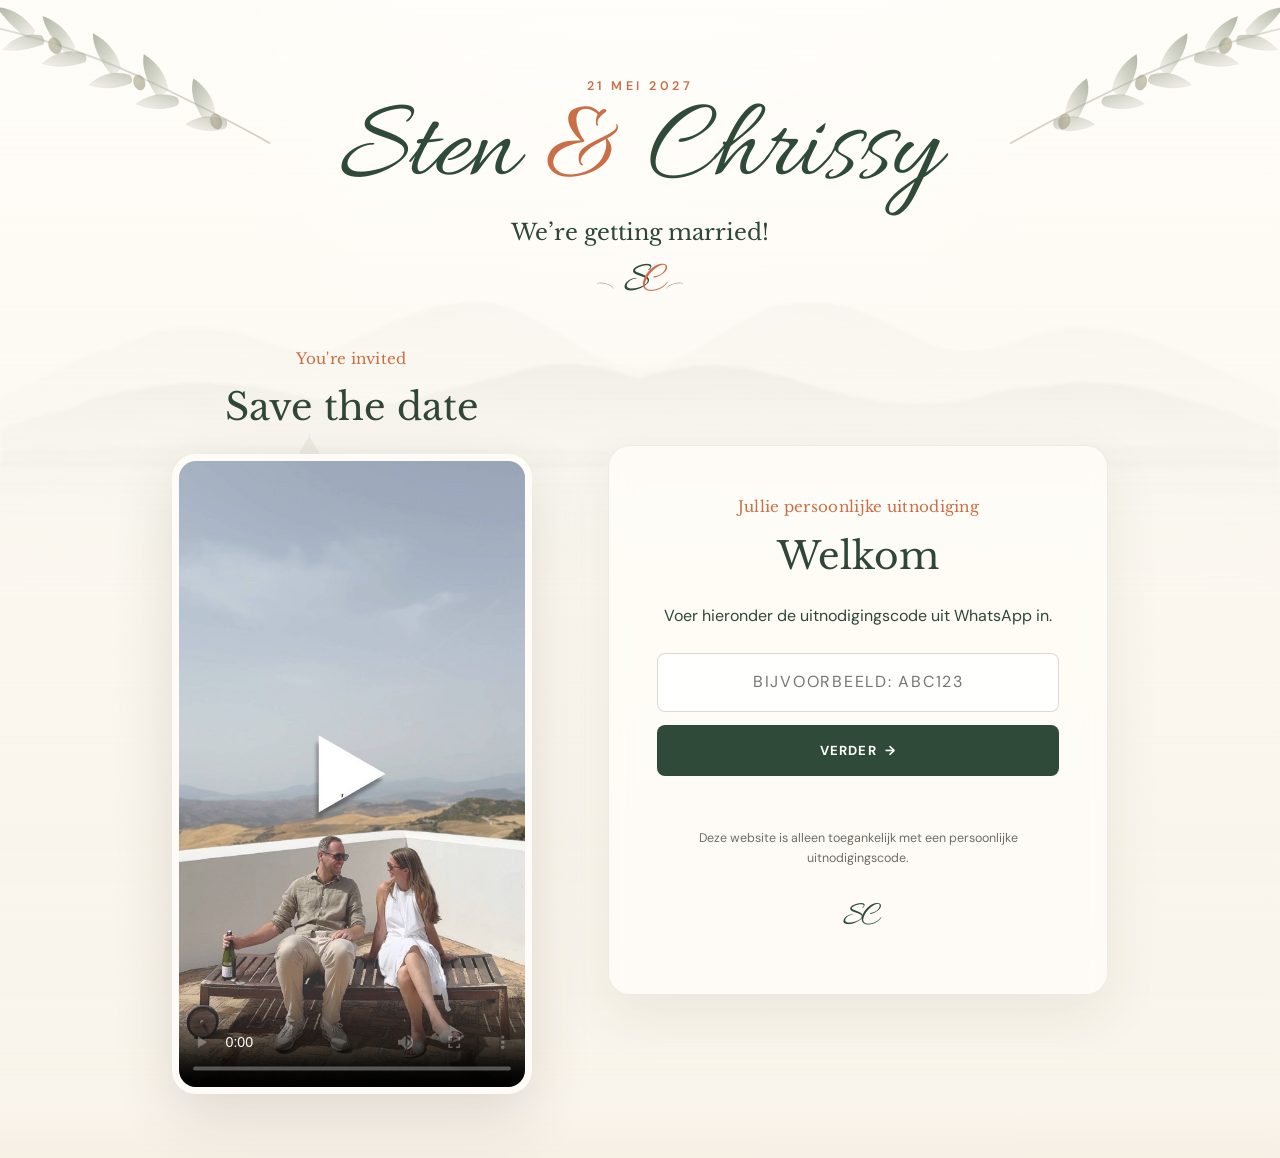
==== index.html @ 12d2c92b "Add files via upload" ====
<!doctype html>
<html lang="nl">
<head>
  <meta charset="utf-8">
  <meta name="viewport" content="width=device-width, initial-scale=1, viewport-fit=cover">
  <meta name="theme-color" content="#fbf7ef">
  <meta name="description" content="De bruiloft van Sten en Chrissy — 21 mei 2027.">
  <title>Sten & Chrissy — 21 mei 2027</title>
  <link rel="preconnect" href="https://fonts.googleapis.com">
  <link rel="preconnect" href="https://fonts.gstatic.com" crossorigin>
  <link href="https://fonts.googleapis.com/css2?family=Allura&family=DM+Sans:wght@400;500;600;700&family=Libre+Baskerville:wght@400;700&display=swap" rel="stylesheet">
  <link rel="stylesheet" href="styles.css">
</head>
<body>
  <a class="skip-link" href="#main">Naar de inhoud</a>

  <div class="intro-shell" id="intro">
    <header class="intro-hero">
      <div class="botanical botanical--left" aria-hidden="true"></div>
      <div class="botanical botanical--right" aria-hidden="true"></div>
      <div class="intro-copy">
        <p class="eyebrow">21 mei 2027</p>
        <h1>Sten <span>&</span> Chrissy</h1>
        <p class="intro-subtitle">We’re getting married!</p>
        <div class="intro-monogram" aria-hidden="true"><span class="mono-s">S</span><span class="mono-c">C</span></div>
      </div>
      <div class="intro-grid">
        <section class="video-card" aria-labelledby="video-title">
          <p class="section-label">You're invited</p>
          <h2 id="video-title">Save the date</h2>
          <div class="video-frame">
            <video id="saveTheDateVideo" controls playsinline preload="metadata" poster="assets/video-poster.jfif">
              <source src="assets/save-the-date.mp4" type="video/mp4">
              Je browser ondersteunt deze video niet.
            </video>
            <div id="videoFallback" class="video-fallback hidden">
              <span class="play-mark" aria-hidden="true">▶</span>
              <strong>Save the date</strong>
              <small>Plaats de video als <code>assets/save-the-date.mp4</code>.</small>
            </div>
          </div>
        </section>

        <section id="gate" class="gate-card" aria-labelledby="gate-title">
          <p class="section-label">Jullie persoonlijke uitnodiging</p>
          <h2 id="gate-title">Welkom</h2>
          <p>Voer hieronder de uitnodigingscode uit WhatsApp in.</p>
          <form id="codeForm" class="code-form" autocomplete="off">
            <label class="sr-only" for="codeInput">Uitnodigingscode</label>
            <input id="codeInput" placeholder="Bijvoorbeeld: ABC123" inputmode="text" autocapitalize="characters">
            <button type="submit">Verder <span aria-hidden="true">→</span></button>
            <p id="gateMsg" class="form-message" aria-live="polite"></p>
          </form>
          <p class="privacy-note">Deze website is alleen toegankelijk met een persoonlijke uitnodigingscode.</p>
        </section>
      </div>
      <div class="watercolour-line" aria-hidden="true"></div>
    </header>
  </div>

  <div class="page-transition" id="pageTransition" aria-hidden="true"><div class="transition-monogram"><span>S</span><span>C</span></div></div>

  <div id="protected" class="hidden">
    <header class="site-header">
      <a class="wordmark" href="#welcome" aria-label="Sten en Chrissy, naar boven"><span class="leaf">‹</span><span class="monogram-s">S</span><span class="monogram-c">C</span><span class="leaf">›</span></a>
      <button class="menu-toggle" id="menuToggle" aria-controls="siteNav" aria-expanded="false">
        <span></span><span></span><span></span><span class="sr-only">Menu</span>
      </button>
      <nav id="siteNav" class="site-nav" aria-label="Hoofdnavigatie">
        <a href="#welcome">Welkom</a>
        <a id="planningNav" href="#planning">Planning</a>
        <a href="#location">Locatie</a>
        <a id="menuNav" href="#menu">Menu</a>
        <a href="#practical">Praktisch</a>
        <a href="#contacts">Contact</a>
        <a class="nav-rsvp" href="#rsvp">Aanwezigheid</a>
      </nav>
    </header>

    <main id="main">
      <section id="welcome" class="logged-hero section-wrap">
        <div class="logged-hero__image paper-photo">
          <img id="usImg" src="assets/us.jfif" alt="Sten en Chrissy" loading="eager">
          <div id="usFallback" class="image-fallback hidden">Voeg jullie foto toe als <code>assets/us.jfif</code>.</div>
        </div>
        <div class="welcome-card paper-card">
          <p class="script-label">Welkom!</p>
          <h2 id="helloText">Wat leuk dat jullie er zijn</h2>
          <p id="welcomeCopy">We kijken er heel erg naar uit om deze dag met jullie te vieren.</p>
          <div class="mini-flourish" aria-hidden="true">❧</div>
        </div>
        <div class="wedding-summary-card paper-card" aria-label="Datum en aftellen">
          <div>
            <p class="script-label">De datum</p>
            <h2>21 mei 2027</h2>
          </div>
          <div class="wedding-countdown"><strong id="d">—</strong><span>nachten slapen</span></div>
        </div>
        <div class="invite-card paper-card">
          <p id="guestTypeIntro">Jullie zijn uitgenodigd als</p>
          <h2 id="guestTypePill">—</h2>
          <p id="guestTypeExplanation">—</p>
          <strong id="startTimePill">—</strong>
        </div>
      </section>

      <section id="planning" class="content-section planning-section">
        <div class="section-heading">
          <p class="script-label">De planning</p>
          <h2>Van het eerste welkom tot de laatste dans</h2>
        </div>
        <div class="timeline">
          <article class="timelineItem dayOnly hidden"><span class="timeline-icon"><svg viewBox="0 0 24 24" aria-hidden="true"><path d="M12 21V9"/><path d="M8 13c-3 0-5-2-5-5 3 0 5 2 5 5Zm8 0c3 0 5-2 5-5-3 0-5 2-5 5Z"/><circle cx="12" cy="6" r="3"/></svg></span><time>13:30</time><div><strong>Ontvangst</strong><small>Rustig binnenkomen</small></div></article>
          <article class="timelineItem dayOnly hidden"><span class="timeline-icon"><svg viewBox="0 0 24 24" aria-hidden="true"><path d="M7 12.5 12 17l5-4.5"/><path d="M5.5 10A3.5 3.5 0 0 1 12 8a3.5 3.5 0 0 1 6.5 2c0 4-6.5 8-6.5 8S5.5 14 5.5 10Z"/></svg></span><time>14:00</time><div><strong>Ceremonie</strong><small>Het officiële gedeelte</small></div></article>
          <article class="timelineItem dayOnly hidden"><span class="timeline-icon"><svg viewBox="0 0 24 24" aria-hidden="true"><path d="M5 12h14v7H5z"/><path d="M4 12h16M8 9c0-2 1.5-3 4-3s4 1 4 3M12 6V3"/><path d="M7 15h10"/></svg></span><time>14:45</time><div><strong>Toast</strong><small>Een mooi moment om het glas te heffen</small></div></article>
          <article class="timelineItem dayOnly hidden"><span class="timeline-icon"><svg viewBox="0 0 24 24" aria-hidden="true"><path d="M6 4h12l-2 14H8L6 4Z"/><path d="M8 8h8M10 2v3M14 2v3"/></svg></span><time>15:15</time><div><strong>Borrel</strong><small>Drankjes, muziek en tijd om bij te praten</small></div></article>
          <article class="timelineItem dayOnly hidden"><span class="timeline-icon"><svg viewBox="0 0 24 24" aria-hidden="true"><circle cx="12" cy="12" r="7"/><path d="M5 4v16M3 4v6h4V4M19 4v16M17 4v7h4V4"/></svg></span><time>17:30</time><div><strong>Diner</strong><small>Samen aan tafel</small></div></article>
          <article class="timelineItem timelineItem--party"><span class="timeline-icon"><svg viewBox="0 0 24 24" aria-hidden="true"><path d="M9 18V6l10-2v12"/><circle cx="6" cy="18" r="3"/><circle cx="16" cy="16" r="3"/></svg></span><time>20:30</time><div><strong>Feest</strong><small>Muziek aan en de dansvloer open</small></div></article>
          <article id="afterpartyRow" class="timelineItem dayOnly hidden"><span class="timeline-icon"><svg viewBox="0 0 24 24" aria-hidden="true"><path d="M20 15.5A8 8 0 1 1 8.5 4 6.5 6.5 0 0 0 20 15.5Z"/></svg></span><time>00:30</time><div><strong>Naborrel</strong><small>Voor wie nog niet klaar is met de avond</small></div></article>
          <article id="overnightRow" class="timelineItem dayOnly hidden"><span class="timeline-icon"><svg viewBox="0 0 24 24" aria-hidden="true"><path d="M4 20V9l8-6 8 6v11"/><path d="M9 20v-6h6v6"/></svg></span><time>02:00</time><div><strong>Overnachten</strong><small>Wel zo handig na een lange dag</small></div></article>
          <article class="timelineItem dayOnly hidden"><span class="timeline-icon"><svg viewBox="0 0 24 24" aria-hidden="true"><path d="M5 9h11v7a4 4 0 0 1-4 4H9a4 4 0 0 1-4-4V9Z"/><path d="M16 11h2a2 2 0 1 1 0 4h-2M8 4c0 1 1 1.5 1 2.5M12 4c0 1 1 1.5 1 2.5"/></svg></span><time>09:00</time><div><strong>Ontbijt</strong><small>Koffie, eten en sterke verhalen</small></div></article>
        </div>
        <p id="dayTimesNote" class="note dayOnly hidden">De tijden kunnen nog een klein beetje schuiven.</p>
      </section>

      <section id="location" class="location-section section-wrap">
        <div class="paper-photo location-photo">
          <img id="locationImg" src="assets/location.jpg" alt="Landgoed Rhederoord" loading="lazy">
          <div id="locationFallback" class="image-fallback hidden">Voeg <code>assets/location.jpg</code> toe.</div>
        </div>
        <div class="location-copy">
          <p class="script-label">De locatie</p>
          <h2>Landgoed Rhederoord</h2>
          <p class="location-address">Parkweg 19, 6994 CM De Steeg</p>
          <p>Een groene plek aan de rand van de Veluwe. Alles gebeurt op één locatie, dus na aankomst hoef je nergens meer naartoe.</p>
          <p class="parking-note"><strong>Parkeren:</strong> dit kan op het terrein. Volg bij aankomst de aanwijzingen.</p>
          <div class="button-row">
            <a id="mapsBtn" class="button" href="#" target="_blank" rel="noopener">Route bekijken</a>
            <button id="copyAddressBtn" class="button button--outline" type="button">Adres kopiëren</button>
          </div>
          <p id="copyMsg" class="form-message" aria-live="polite"></p>
        </div>
      </section>

      <section id="menu" class="content-section menu-section">
        <div class="section-heading">
          <p class="script-label">Het menu</p>
          <h2>Lekker eten hoort erbij</h2>
          <p>Het definitieve menu volgt later. Zodra het rond is, vullen we deze pagina aan.</p>
        </div>
        <div class="menu-grid">
          <article class="menu-card dayOnly hidden"><span>01</span><h3>Voorgerecht</h3><p>Wordt later bekendgemaakt.</p></article>
          <article class="menu-card dayOnly hidden"><span>02</span><h3>Hoofdgerecht</h3><p>Wordt later bekendgemaakt.</p></article>
          <article class="menu-card dayOnly hidden"><span>03</span><h3>Dessert</h3><p>Wordt later bekendgemaakt.</p></article>
          <article class="menu-card"><span>♫</span><h3>Avond</h3><p>Drankjes, iets lekkers en genoeg energie voor de dansvloer.</p></article>
        </div>
        <p id="menuDietCopy" class="note">Allergieën en dieetwensen kun je doorgeven bij jullie aanwezigheidsbevestiging onderaan de pagina.</p>
      </section>

      <section id="practical" class="content-section practical-section">
        <div class="section-heading">
          <p class="script-label">Praktische informatie</p>
          <h2>Goed om te weten</h2>
        </div>
        <div id="practicalGrid" class="info-grid info-grid--compact">
          <article>
            <svg class="info-icon" viewBox="0 0 24 24" aria-hidden="true"><path d="M8 4.5 12 7l4-2.5 3 3.2-2.1 2.1V20H7.1V9.8L5 7.7 8 4.5Z"/><path d="M9 4.8 12 9l3-4.2M9.5 13h5"/></svg>
            <h3>Dresscode</h3>
            <p>Feestelijk en elegant met een zomerse uitstraling. Draag vooral waar je je fijn bij voelt (en waarin je ook lekker kunt dansen). </p>
			<p>Omdat we de liefde willen vieren, zien we jullie graag in vrolijke kleuren!</p>
          </article>
          <article class="dayOnly hidden overnight-info-card">
            <svg class="info-icon" viewBox="0 0 24 24" aria-hidden="true"><path d="M4 19V9h16v10M4 14h16M7 14v-3h4a3 3 0 0 1 3 3M4 19v2M20 19v2"/></svg>
            <h3>Overnachten</h3>
            <p>We zouden het leuk vinden als jullie met de rest van de daggasten blijven overnachten. Zo kunnen we met iedereen nagenieten bij de naborrel in de hotelbar en de dag erna bij het ontbijt alle mooie verhalen delen.</p>
            <p>Vanwege de aankoop van ons huis en de grote verbouwing kunnen we de overnachting helaas niet volledig bekostigen. Daarom vragen we een eigen bijdrage van €50 per persoon, dan komen we al een heel eind!</p>
            <p>Nadat de aanmeldingen compleet zijn, nemen we contact op over de kamerindeling en de betaling. We gaan uit van een eigen kamer per stel. We proberen de overige kamers ook zo goed mogelijk in te delen op basis van de aanmeldingen.</p>
            <div class="overnight-times"><strong>Ontbijt</strong><span>09:00–10:15</span><strong>Uitchecken</strong><span>10:30</span></div>
          </article>
        </div>
      </section>

      <section id="contacts" class="contacts-section section-wrap">
        <div class="contacts-column">
          <p class="script-label">Ceremoniemeesters</p>
          <h2>Vragen of een verrassing?</h2>
          <p id="contactCopy">Voor praktische vragen, opmerkingen of plannen die voor ons nog een verrassing moeten blijven, kunnen jullie bij Nikki en Malou terecht.</p>
          <div class="contact-list">
            <a class="contact-card" href="https://wa.me/31653459272" target="_blank" rel="noopener"><span class="avatar">N</span><span><strong>Nikki Theuwis</strong><small>+31 6 53459272</small></span><b>WhatsApp</b></a>
            <a class="contact-card" href="https://wa.me/31621623505" target="_blank" rel="noopener"><span class="avatar">M</span><span><strong>Malou de Leeuw</strong><small>+31 6 21623505</small></span><b>WhatsApp</b></a>
          </div>
        </div>
        <div class="contacts-divider" aria-hidden="true"></div>
        <div class="contacts-column">
          <p class="script-label">Speeches</p>
          <h2>Wil je iets vertellen?</h2>
          <p>Neem dan vooraf contact op met Inge. Zo zorgen we voor een mooie verdeling van de speeches en voorkomen we dat hetzelfde verhaal meerdere keren voorbij komt.</p>
          <div class="contact-list">
            <a class="contact-card" href="https://wa.me/31610315890" target="_blank" rel="noopener"><span class="avatar">I</span><span><strong>Inge Brekelmans</strong><small>+31 6 10315890</small></span><b>WhatsApp</b></a>
          </div>
        </div>
      </section>

      <section id="rsvp" class="rsvp-section">
        <div class="rsvp-inner">
          <p id="rsvpHeading" class="script-label">We hopen natuurlijk dat jullie erbij zijn!</p>
          <h2 id="rsvpDeadlineHeading">Laat vóór <span id="rsvpDeadline">31 december 2026</span> weten of jullie komen</h2>
          <form id="rsvpForm" class="rsvp-form">
            <input type="hidden" id="inviteToken" name="token">
            <label for="attending">Ben je erbij?</label>
            <select id="attending" name="attending" required>
              <option value="">Kies…</option>
              <option id="optYes" value="yes">Ja, wij komen</option>
              <option id="optNo" value="no">Nee, helaas</option>
            </select>
            <div id="peopleWrap">
              <label for="people">Met hoeveel personen?</label>
              <input id="people" type="number" min="1" max="10" value="1" name="people">
              <small id="peopleHint"></small>
            </div>
            <div id="overnightWrap" class="dayOnly hidden">
              <label id="overnightLabel" for="overnight">Willen jullie overnachten?</label>
              <select id="overnight" name="overnight"><option value="">Kies…</option><option value="yes">Ja</option><option value="no">Nee</option></select>
              <small id="overnightHint"></small>
            </div>
            <label for="notes">Opmerkingen, dieetwensen of allergieën</label>
            <textarea id="notes" name="notes" rows="4" placeholder="Laat het hier weten…"></textarea>
            <button class="button" type="submit">Aanwezigheid doorgeven</button>
            <p id="rsvpMsg" class="form-message" aria-live="polite"></p>
          </form>
        </div>
      </section>

      <section class="closing-section section-wrap">
        <div class="closing-copy"><p id="closingCopy">We kunnen niet wachten om samen met jullie de liefde te vieren.</p><span>Tot dan!</span><strong>Sten & Chrissy</strong></div>
        <img src="assets/painted-plate.png" alt="Handgeschilderd bord voor Sten en Chrissy met de trouwdatum 21 mei 2027" loading="lazy">
      </section>
    </main>
    <footer><span>21 · 05 · 2027</span></footer>
  </div>

  <script src="invites.js"></script>
  <script src="app.js"></script>
</body>
</html>
---- styles.css ----
:root{--cream:#fbf7ef;--paper:#fffdf8;--ink:#31402e;--olive:#687451;--olive-dark:#53603f;--terracotta:#c96f4b;--peach:#eab39d;--sand:#eadfce;--line:#d9cfbf;--shadow:0 16px 42px rgba(70,60,43,.12);--serif:'Libre Baskerville',serif;--sans:'DM Sans',sans-serif;--script:'Allura',cursive}
*{box-sizing:border-box}html{scroll-behavior:smooth}body{margin:0;background:var(--cream);color:var(--ink);font-family:var(--sans);line-height:1.65;-webkit-font-smoothing:antialiased}img,video{max-width:100%;display:block}button,input,select,textarea{font:inherit}.hidden{display:none!important}.sr-only{position:absolute;width:1px;height:1px;padding:0;margin:-1px;overflow:hidden;clip:rect(0,0,0,0);white-space:nowrap;border:0}.skip-link{position:fixed;left:1rem;top:-5rem;z-index:999;background:#fff;padding:.75rem 1rem;color:#222}.skip-link:focus{top:1rem}
.intro-shell{min-height:100vh;background:radial-gradient(circle at 50% 10%,#fff 0,transparent 38%),linear-gradient(180deg,#fbf7ef 0,#f8f2e8 100%)}.intro-hero{min-height:100vh;position:relative;overflow:hidden;padding:clamp(2rem,5vw,5rem) max(1.25rem,5vw) 4rem}.intro-copy{text-align:center;position:relative;z-index:2}.eyebrow{text-transform:uppercase;letter-spacing:.28em;color:var(--terracotta);font-size:.78rem;font-weight:600}.intro-copy h1,.wordmark{font-family:var(--script);font-weight:400}.intro-copy h1{font-size:clamp(4.6rem,10vw,8.5rem);line-height:.75;margin:.35rem 0;color:var(--olive-dark)}.intro-copy h1 span{color:var(--terracotta)}.intro-subtitle{font-family:var(--serif);font-size:clamp(1.05rem,2vw,1.4rem);margin:1.5rem 0 .2rem}.flourish,.mini-flourish{color:var(--olive);font-size:2rem}.intro-grid{width:min(1040px,100%);margin:2.25rem auto 0;display:grid;grid-template-columns:minmax(280px,390px) minmax(340px,1fr);gap:clamp(2rem,7vw,6rem);align-items:center;justify-content:center;position:relative;z-index:2}.video-card{text-align:center}.section-label{color:var(--terracotta);font-family:var(--serif);font-size:.95rem;margin:0 0 .35rem}.video-card h2,.gate-card h2{font-family:var(--serif);font-weight:400;font-size:clamp(1.7rem,3vw,2.35rem);margin:0 0 1rem}.video-frame{aspect-ratio:9/16;width:min(100%,380px);margin-inline:auto;border:7px solid rgba(255,255,255,.92);border-radius:24px;overflow:hidden;box-shadow:var(--shadow);background:#ebe5d9;position:relative}.video-frame video{width:100%;height:100%;object-fit:contain;background:#111}.video-fallback{height:100%;display:flex;flex-direction:column;align-items:center;justify-content:center;gap:.3rem;text-align:center;color:var(--olive)}.play-mark{width:64px;height:64px;border-radius:50%;display:grid;place-items:center;background:white;box-shadow:0 8px 22px rgba(0,0,0,.12);padding-left:.2rem}.gate-card{background:rgba(255,253,248,.72);border:1px solid rgba(104,116,81,.18);padding:clamp(1.6rem,4vw,3rem);border-radius:22px;text-align:center;box-shadow:0 10px 35px rgba(70,60,43,.06);backdrop-filter:blur(10px)}.gate-card>p:not(.section-label,.privacy-note){margin-top:0}.code-form{display:grid;gap:.8rem;margin-top:1.5rem}.code-form input,.rsvp-form input,.rsvp-form select,.rsvp-form textarea{width:100%;border:1px solid var(--line);background:rgba(255,255,255,.86);border-radius:8px;padding:.95rem 1rem;color:var(--ink);outline:none}.code-form input:focus,.rsvp-form input:focus,.rsvp-form select:focus,.rsvp-form textarea:focus{border-color:var(--olive);box-shadow:0 0 0 3px rgba(104,116,81,.12)}.code-form button,.button{border:0;border-radius:8px;padding:.92rem 1.25rem;background:var(--olive-dark);color:#fff;text-transform:uppercase;letter-spacing:.08em;font-size:.82rem;font-weight:700;cursor:pointer;text-decoration:none;display:inline-flex;justify-content:center;align-items:center;gap:.55rem;transition:.2s}.code-form button:hover,.button:hover{transform:translateY(-1px);background:#465037}.privacy-note{font-size:.78rem;color:#6c6d64;margin:1rem 0 0}.form-message{min-height:1.4em;color:var(--terracotta);font-weight:600;font-size:.88rem;margin:.2rem 0 0}.botanical{position:absolute;width:280px;height:420px;opacity:.38;filter:saturate(.8);pointer-events:none;background:radial-gradient(ellipse at 40% 20%,#e8b09b 0 7%,transparent 8%),radial-gradient(ellipse at 70% 35%,#f1d5c8 0 6%,transparent 7%),radial-gradient(ellipse at 35% 55%,#e8b09b 0 5%,transparent 6%),repeating-linear-gradient(62deg,transparent 0 24px,rgba(94,113,74,.52) 25px 29px,transparent 30px 48px);transform:rotate(-18deg)}.botanical--left{left:-90px;top:-30px}.botanical--right{right:-100px;top:-40px;transform:scaleX(-1) rotate(-18deg)}.watercolour-line{position:absolute;left:0;right:0;bottom:-8px;height:65px;background:linear-gradient(180deg,transparent,rgba(148,170,174,.18) 44%,rgba(255,255,255,.7));filter:blur(2px)}
.site-header{height:74px;position:sticky;top:0;z-index:50;display:flex;align-items:center;justify-content:space-between;padding:0 max(1.25rem,4vw);background:rgba(255,253,248,.94);border-bottom:1px solid rgba(70,60,43,.1);backdrop-filter:blur(12px)}.wordmark{font-size:2.25rem;color:var(--olive-dark);text-decoration:none;white-space:nowrap}.wordmark span{color:var(--terracotta)}.site-nav{display:flex;align-items:center;gap:clamp(.85rem,2vw,1.8rem)}.site-nav a{color:var(--ink);text-decoration:none;font-size:.77rem;text-transform:uppercase;letter-spacing:.055em;font-weight:600}.site-nav a:hover{color:var(--terracotta)}.site-nav .nav-rsvp{background:var(--terracotta);color:#fff;padding:.65rem 1rem;border-radius:6px}.menu-toggle{display:none;border:0;background:transparent;padding:.4rem}.menu-toggle span:not(.sr-only){display:block;width:25px;height:2px;background:var(--terracotta);margin:5px 0}
.section-wrap,.content-section{width:min(1160px,calc(100% - 2.4rem));margin-inline:auto}.logged-hero{padding:5rem 0 3rem;display:grid;grid-template-columns:1.1fr .9fr .85fr;gap:2rem;align-items:center;position:relative}.paper-card,.paper-photo{background:var(--paper);border:1px solid rgba(80,75,61,.09);box-shadow:var(--shadow);border-radius:10px}.paper-photo{padding:10px;transform:rotate(-2deg)}.paper-photo img{width:100%;aspect-ratio:4/3;object-fit:cover;border-radius:4px}.welcome-card,.invite-card{padding:clamp(1.5rem,3vw,2.5rem);text-align:center}.script-label{font-family:var(--script);font-size:clamp(2.3rem,4vw,3.5rem);line-height:1;color:var(--terracotta);margin:0 0 .65rem}.welcome-card h2,.invite-card h2,.location-copy h2,.section-heading h2,.contacts-column h2,.rsvp-inner h2{font-family:var(--serif);font-weight:400;line-height:1.35}.welcome-card h2{font-size:clamp(1.55rem,2.5vw,2.2rem)}.welcome-card p{font-family:var(--serif);font-size:.95rem}.invite-card{background:linear-gradient(180deg,#faf4e9,#f3eadb)}.invite-card p{margin:.35rem 0}.invite-card h2{color:var(--terracotta);text-transform:uppercase;letter-spacing:.08em;font-size:clamp(1.5rem,2.5vw,2rem);margin:.4rem 0}.invite-card strong{display:block;margin-top:1rem;color:var(--olive-dark)}.sun-icon{font-size:2.4rem;color:var(--terracotta)}.quick-facts{display:grid;grid-template-columns:repeat(4,1fr);gap:0;background:var(--paper);border:1px solid rgba(70,60,43,.1);border-radius:12px;box-shadow:0 10px 30px rgba(70,60,43,.07);margin-bottom:5rem}.quick-facts>div{display:flex;align-items:center;gap:.8rem;padding:1.2rem 1.4rem;border-right:1px solid var(--line)}.quick-facts>div:last-child{border:0}.quick-facts>div>span{font-size:1.7rem;color:var(--olive)}.quick-facts p{margin:0}.quick-facts strong,.quick-facts small{display:block}.quick-facts strong{font-family:var(--serif);font-size:.9rem}.quick-facts small{color:#737267;font-size:.75rem}.countdown-mini{justify-content:center;text-align:center}.countdown-mini strong{font-size:1.7rem;color:var(--terracotta)}
.content-section{padding:5.5rem 0}.section-heading{text-align:center;max-width:700px;margin:0 auto 3rem}.section-heading h2{font-size:clamp(1.8rem,3vw,2.65rem);margin:.3rem 0}.planning-section{position:relative}.timeline{display:flex;justify-content:center;align-items:flex-start;gap:0}.timelineItem{flex:1;max-width:165px;text-align:center;position:relative;padding:0 .65rem}.timelineItem:after{content:"";position:absolute;top:38px;left:60%;width:80%;height:1px;background:var(--olive)}.timelineItem:last-child:after{display:none}.timeline-icon{width:52px;height:52px;margin:0 auto .65rem;border-radius:50%;display:grid;place-items:center;background:var(--cream);color:var(--olive);font-size:1.8rem;position:relative;z-index:2}.timelineItem time{display:block;color:var(--terracotta);font-weight:700;font-family:var(--serif);font-size:.85rem}.timelineItem strong,.timelineItem small{display:block}.timelineItem strong{font-family:var(--serif);font-size:.9rem;margin:.2rem 0}.timelineItem small{font-size:.7rem;color:#717166;line-height:1.4}.note{text-align:center;color:#777569;font-size:.82rem;margin-top:2rem}.location-section{padding:5.5rem 0;display:grid;grid-template-columns:1.05fr .95fr;gap:clamp(2rem,7vw,6rem);align-items:center}.location-photo{transform:rotate(2deg)}.location-copy h2{font-size:clamp(2rem,4vw,3.2rem);margin:.2rem 0 1rem}.location-copy p{max-width:600px}.button-row{display:flex;gap:.8rem;flex-wrap:wrap;margin-top:1.5rem}.button--outline{background:transparent;color:var(--olive-dark);border:1px solid var(--olive-dark)}.button--outline:hover{color:#fff}.menu-section{max-width:none;width:100%;background:#f5eee2;padding-inline:max(1.2rem,calc((100% - 1160px)/2));}.menu-grid{display:grid;grid-template-columns:repeat(4,1fr);gap:1.2rem;max-width:1160px;margin:auto}.menu-card{background:rgba(255,253,248,.86);padding:2rem 1.3rem;text-align:center;border:1px solid rgba(70,60,43,.09);border-radius:10px}.menu-card>span{display:inline-grid;place-items:center;width:42px;height:42px;border-radius:50%;background:#eee5d5;color:var(--terracotta);font-family:var(--serif)}.menu-card h3{font-family:var(--serif);font-weight:400}.menu-card p{font-size:.85rem;color:#706f65}.info-grid{display:grid;grid-template-columns:repeat(5,1fr);gap:1rem}.info-grid article{text-align:center;padding:1.8rem 1rem;background:var(--paper);border:1px solid rgba(70,60,43,.09);border-radius:10px;box-shadow:0 8px 24px rgba(70,60,43,.05)}.info-icon{width:34px;height:34px;fill:none;stroke:var(--olive-dark);stroke-width:1.6;stroke-linecap:round;stroke-linejoin:round;margin:0 auto .45rem;display:block}.info-grid h3{font-family:var(--serif);color:var(--terracotta);font-size:.95rem;text-transform:uppercase;letter-spacing:.05em}.info-grid p{font-size:.78rem;line-height:1.6}.location-address{font-weight:600;color:var(--olive-dark);margin-top:-.35rem}.contacts-section{padding:5.5rem 0;display:grid;grid-template-columns:1fr auto 1fr;gap:3rem}.contacts-column{text-align:center}.contacts-column h2{font-size:1.65rem;margin:.2rem 0}.contacts-column>p:not(.script-label){font-family:var(--serif);font-size:.88rem;max-width:480px;margin:0 auto 1.5rem}.contacts-divider{align-self:center;color:var(--terracotta);font-size:2rem}.contact-list{display:grid;gap:.8rem}.contact-card{display:grid;grid-template-columns:auto 1fr auto;align-items:center;gap:1rem;text-align:left;text-decoration:none;color:var(--ink);background:var(--paper);border:1px solid rgba(70,60,43,.1);border-radius:10px;padding:.85rem 1rem;transition:.2s}.contact-card:hover{transform:translateY(-2px);box-shadow:0 8px 20px rgba(70,60,43,.08)}.avatar{width:46px;height:46px;border-radius:50%;display:grid;place-items:center;background:#eee4d8;color:var(--terracotta);font-family:var(--serif);font-size:1.2rem}.contact-card strong,.contact-card small{display:block}.contact-card small{color:#75736c}.contact-card b{color:var(--olive);font-size:.72rem;text-transform:uppercase}.rsvp-section{padding:5rem 1.2rem;background:linear-gradient(135deg,#f1e6d7,#f8f1e6);position:relative}.rsvp-inner{max-width:680px;margin:auto;text-align:center}.rsvp-inner h2{font-size:clamp(1.4rem,2.5vw,2rem)}.rsvp-form{display:grid;gap:.7rem;text-align:left;background:rgba(255,253,248,.82);padding:clamp(1.3rem,4vw,2.5rem);border-radius:12px;border:1px solid rgba(70,60,43,.09);margin-top:2rem}.rsvp-form label{font-size:.78rem;font-weight:700;text-transform:uppercase;letter-spacing:.05em}.rsvp-form small{color:#77756d}.rsvp-form .button{margin-top:.7rem}.closing-section{padding:5rem 0;display:grid;grid-template-columns:.8fr 1.2fr;align-items:center;gap:4rem}.closing-copy{text-align:center;font-family:var(--serif)}.closing-copy p{font-size:1.15rem}.closing-copy span{display:block;font-family:var(--script);font-size:3rem;color:var(--terracotta)}.closing-copy strong{font-family:var(--script);font-size:2.8rem;font-weight:400;color:var(--olive)}.plate-photo{margin:0;max-width:560px}.plate-photo img{width:100%;border-radius:14px;box-shadow:var(--shadow);transform:rotate(-2deg)}footer{padding:2rem;display:flex;justify-content:center;gap:1rem;color:#7b776c;border-top:1px solid var(--line)}footer span{font-family:var(--script);font-size:1.6rem;color:var(--olive)}footer small{align-self:center}
@media(max-width:900px){.intro-grid{grid-template-columns:1fr;max-width:680px}.site-header{height:66px}.menu-toggle{display:block}.site-nav{position:absolute;top:66px;left:0;right:0;display:none;flex-direction:column;align-items:stretch;background:var(--paper);padding:1rem 1.25rem 1.5rem;border-bottom:1px solid var(--line);box-shadow:0 12px 24px rgba(0,0,0,.08)}.site-nav.open{display:flex}.site-nav a{padding:.7rem}.site-nav .nav-rsvp{text-align:center}.logged-hero{grid-template-columns:1fr 1fr}.logged-hero__image{grid-column:1/-1;max-width:620px;margin:auto}.quick-facts{grid-template-columns:1fr 1fr}.quick-facts>div:nth-child(2){border-right:0}.quick-facts>div:nth-child(-n+2){border-bottom:1px solid var(--line)}.timeline{display:grid;grid-template-columns:repeat(3,1fr);gap:2rem}.timelineItem{max-width:none}.timelineItem:after{display:none}.menu-grid{grid-template-columns:1fr 1fr}.info-grid{grid-template-columns:repeat(2,1fr)}.contacts-section{grid-template-columns:1fr}.contacts-divider{transform:rotate(90deg)}.closing-section{grid-template-columns:1fr;gap:2rem}.plate-photo{margin:auto}.location-section{grid-template-columns:1fr}}
@media(max-width:820px){.intro-grid{grid-template-columns:1fr;max-width:560px}.video-frame{width:min(82vw,360px)}.gate-card{max-width:520px;width:100%;margin-inline:auto}}
@media(max-width:600px){.intro-hero{padding:2.2rem 1rem 3rem}.intro-copy h1{font-size:4.3rem}.intro-grid{margin-top:1.4rem;gap:1.4rem}.gate-card{padding:1.3rem}.botanical{width:150px;height:260px;opacity:.22}.video-frame{width:min(88vw,340px);border-width:4px;border-radius:18px}.wordmark{font-size:1.9rem}.section-wrap,.content-section{width:min(100% - 1.4rem,1160px)}.logged-hero{grid-template-columns:1fr;padding-top:2.5rem;gap:1.2rem}.welcome-card,.invite-card{padding:1.5rem}.quick-facts{grid-template-columns:1fr;margin-bottom:2.8rem}.quick-facts>div{border-right:0!important;border-bottom:1px solid var(--line)!important}.quick-facts>div:last-child{border-bottom:0!important}.content-section,.location-section,.contacts-section{padding-top:3.6rem;padding-bottom:3.6rem}.timeline{grid-template-columns:1fr;gap:.2rem}.timelineItem{display:grid;grid-template-columns:52px 58px 1fr;text-align:left;align-items:center;padding:.7rem 0;border-bottom:1px solid rgba(70,60,43,.09)}.timeline-icon{margin:0}.timelineItem strong{margin:0}.timelineItem small{font-size:.76rem}.menu-grid,.info-grid{grid-template-columns:1fr}.menu-section{width:100%;padding-inline:.7rem}.contacts-section{gap:1.6rem}.contact-card{grid-template-columns:auto 1fr}.contact-card b{grid-column:2}.rsvp-section{padding-inline:.7rem}.rsvp-form{padding:1.2rem}.button-row{display:grid}.button-row>*{width:100%}.closing-section{padding-top:3.5rem}.plate-photo img{transform:none}footer{flex-direction:column;align-items:center;gap:0}.script-label{font-size:2.65rem}}
@media(prefers-reduced-motion:reduce){html{scroll-behavior:auto}*,*:before,*:after{transition:none!important}}

/* Consistente lijniconen in de planning */
.timeline-icon svg {
  width: 30px;
  height: 30px;
  fill: none;
  stroke: currentColor;
  stroke-width: 1.7;
  stroke-linecap: round;
  stroke-linejoin: round;
  display: block;
}

/* ===== v5: refined post-login design ===== */
:root{--cream:#fbf7ef;--paper:#fffdf8;--ink:#2f4638;--olive:#758064;--olive-dark:#2f4a39;--terracotta:#c96e47;--sand:#eee4d6;--line:#ded4c5;--shadow:0 18px 48px rgba(74,61,42,.10)}
body{background:
 radial-gradient(circle at 15% 12%,rgba(211,180,150,.08),transparent 25rem),
 radial-gradient(circle at 88% 8%,rgba(120,137,101,.07),transparent 24rem),
 var(--cream)}
#protected{background:linear-gradient(180deg,#fffdf8 0,#fbf7ef 45%,#f8f1e7 100%)}
.site-header{height:82px;padding:0 max(1rem,3vw);background:rgba(255,253,248,.92);border-bottom:1px solid rgba(84,74,56,.08);box-shadow:0 8px 30px rgba(62,52,39,.04)}
.wordmark{font-family:var(--script);font-size:2.45rem;line-height:1;display:flex;align-items:center;gap:.15rem}
.wordmark .monogram-s{color:var(--olive-dark)}.wordmark .monogram-c{color:var(--terracotta);margin-left:-.16em}.wordmark .leaf{font-family:var(--serif);font-size:.7rem;color:#929b7c;margin:0 .08rem}
.site-nav a{font-family:var(--serif);font-size:.72rem;letter-spacing:.16em;font-weight:400}.site-nav .nav-rsvp{border-radius:999px;padding:.65rem 1.2rem;background:var(--terracotta)}
.logged-hero{padding:clamp(3rem,7vw,6.5rem) 0 3.5rem;grid-template-columns:1fr 1fr;gap:clamp(1.5rem,4vw,3rem);max-width:1060px}
.logged-hero:before,.logged-hero:after{content:"";position:absolute;width:210px;height:250px;opacity:.32;pointer-events:none;background:
 radial-gradient(ellipse at 30% 20%,rgba(135,147,111,.85) 0 7%,transparent 8%),
 radial-gradient(ellipse at 68% 38%,rgba(162,173,136,.8) 0 6%,transparent 7%),
 repeating-linear-gradient(55deg,transparent 0 24px,rgba(112,126,91,.52) 25px 28px,transparent 29px 48px)}
.logged-hero:before{left:-12vw;top:0;transform:rotate(-18deg)}.logged-hero:after{right:-12vw;top:1rem;transform:scaleX(-1) rotate(-18deg)}
.logged-hero__image{grid-row:1 / span 2;align-self:stretch;transform:rotate(-1.5deg);padding:12px;border-radius:16px}.logged-hero__image img{height:100%;min-height:470px;aspect-ratio:auto;object-fit:cover;border-radius:10px}
.paper-card,.paper-photo{border-radius:18px;border:1px solid rgba(91,77,56,.08);box-shadow:var(--shadow)}
.welcome-card,.invite-card{padding:clamp(2rem,4vw,3.2rem)}
.welcome-card{text-align:left;position:relative}.welcome-card:after{content:"";display:block;width:86px;height:1px;background:var(--olive);margin:1.5rem 0 0}.welcome-card .script-label{font-size:3.2rem}.welcome-card h2{font-size:clamp(2rem,4vw,3.4rem);margin:.25rem 0 1rem}.welcome-card p{font-size:1rem;line-height:1.9}
.invite-card{background:linear-gradient(145deg,#fffdf8,#f4ecdf);position:relative;overflow:hidden}.invite-card:after{content:"";position:absolute;right:-45px;bottom:-55px;width:150px;height:150px;border:1px solid rgba(117,128,100,.16);border-radius:50%}.invite-card h2{font-size:clamp(1.9rem,3vw,2.65rem)}
.sun-icon{font-size:2.8rem}.mini-flourish{font-size:0}.mini-flourish:before{content:"S C";font-family:var(--script);font-size:2rem;letter-spacing:-.12em;color:var(--olive-dark)}.mini-flourish:after{content:"  ·  ";color:var(--terracotta)}
.quick-facts{max-width:1060px;margin-bottom:4rem;border-radius:18px;overflow:hidden}.quick-facts>div{padding:1.35rem 1.5rem}.quick-facts>div>span{font-family:var(--serif);color:var(--terracotta)}
.content-section{padding:clamp(4.5rem,8vw,7rem) 0}.section-heading{margin-bottom:3.5rem}.section-heading .script-label{font-size:3.2rem}.section-heading h2{font-size:clamp(2rem,4vw,3.15rem)}
.planning-section{background:rgba(255,253,248,.62);width:min(1180px,calc(100% - 2rem));padding-inline:clamp(1rem,3vw,2.5rem);border:1px solid rgba(88,74,54,.07);border-radius:24px;box-shadow:0 18px 55px rgba(70,58,40,.06)}
.timeline-icon{background:#fffaf1;border:1px solid rgba(117,128,100,.22)}.timeline-icon svg,.info-icon{width:25px;height:25px;fill:none;stroke:currentColor;stroke-width:1.55;stroke-linecap:round;stroke-linejoin:round}
.timelineItem:after{background:linear-gradient(90deg,var(--olive),rgba(117,128,100,.2))}.timelineItem time{font-size:.92rem}.timelineItem strong{font-size:1rem}.timelineItem small{font-size:.76rem}
.location-section{max-width:1060px}.location-photo{transform:rotate(1.2deg);border-radius:20px}.location-copy{padding:1rem}.location-copy .script-label{font-size:3.2rem}.location-copy h2{font-size:clamp(2.4rem,5vw,4rem)}
.menu-section{background:linear-gradient(180deg,#f6efe4,#f1e7d8);position:relative}.menu-section:before{content:"";position:absolute;inset:0;background:radial-gradient(circle at 8% 18%,rgba(117,128,100,.08),transparent 28rem),radial-gradient(circle at 92% 85%,rgba(201,110,71,.06),transparent 24rem);pointer-events:none}.menu-grid{position:relative}.menu-card{border-radius:18px;padding:2.3rem 1.5rem;background:rgba(255,253,248,.78);box-shadow:0 12px 30px rgba(70,58,40,.05)}
.practical-section{max-width:1100px}.info-grid{gap:1.25rem}.info-grid article{background:rgba(255,253,248,.82);border:1px solid rgba(88,74,54,.08);border-radius:18px;padding:2rem 1.2rem;box-shadow:0 12px 32px rgba(70,58,40,.05)}.info-icon{width:32px;height:32px;color:var(--olive-dark)}
.contacts-section{max-width:1060px;border-radius:24px;background:rgba(255,253,248,.7);border:1px solid rgba(88,74,54,.08);padding:clamp(2rem,5vw,4rem);box-shadow:var(--shadow)}
.contact-card{border-radius:14px;background:#fffdf8}.contact-card b{color:var(--terracotta)}
.rsvp-section{background:linear-gradient(180deg,#f3e8d9,#eee1d0);padding:clamp(5rem,9vw,8rem) 1.2rem}.rsvp-inner{max-width:760px;background:rgba(255,253,248,.84);border:1px solid rgba(88,74,54,.08);border-radius:24px;padding:clamp(2rem,5vw,4rem);box-shadow:var(--shadow)}
.closing-section{max-width:1060px}.plate-photo{background:transparent}.closing-copy strong{font-family:var(--script);font-size:3rem;font-weight:400;color:var(--olive-dark)}
footer{background:#f4ecdf;border-top:1px solid rgba(88,74,54,.08)}footer span{font-family:var(--script);font-size:2.5rem;color:var(--olive-dark)}
@media(max-width:900px){.logged-hero{grid-template-columns:1fr;max-width:680px}.logged-hero__image{grid-row:auto}.logged-hero__image img{min-height:380px}.welcome-card{text-align:center}.welcome-card:after{margin-inline:auto}.quick-facts{grid-template-columns:repeat(2,1fr)}.timeline{display:grid;grid-template-columns:1fr 1fr;gap:1.2rem}.timelineItem{max-width:none;text-align:left;display:grid;grid-template-columns:54px 64px 1fr;align-items:center;padding:0}.timelineItem:after{display:none}.timeline-icon{margin:0}.location-section{grid-template-columns:1fr}.menu-grid{grid-template-columns:repeat(2,1fr)}.info-grid{grid-template-columns:repeat(2,1fr)}}
@media(max-width:680px){.site-header{height:68px}.wordmark{font-size:2rem}.logged-hero{padding-top:2.25rem;width:min(100% - 1.2rem,560px)}.logged-hero:before,.logged-hero:after{display:none}.logged-hero__image img{min-height:0;aspect-ratio:4/5}.welcome-card,.invite-card{padding:1.7rem}.welcome-card h2{font-size:2.25rem}.quick-facts{grid-template-columns:1fr;width:calc(100% - 1.2rem)}.quick-facts>div{border-right:0;border-bottom:1px solid var(--line)}.timeline{grid-template-columns:1fr}.planning-section{width:calc(100% - 1rem);border-radius:18px}.timelineItem{grid-template-columns:50px 58px 1fr}.menu-grid,.info-grid{grid-template-columns:1fr}.contacts-section{width:calc(100% - 1rem);border-radius:18px}.section-wrap,.content-section{width:min(100% - 1.2rem,1160px)}.location-copy{text-align:center}.button-row{justify-content:center}}

/* ===== v6: one continuous visual experience before and after login ===== */
body{
  background:
    radial-gradient(circle at 50% -10%,rgba(255,255,255,.95),transparent 34rem),
    linear-gradient(180deg,#fffdf8 0%,#fbf7ef 48%,#f7efe4 100%);
}
.intro-shell,#protected{background:transparent}
.intro-shell{transition:opacity .5s ease,transform .65s cubic-bezier(.22,.75,.2,1),filter .5s ease;transform-origin:50% 38%}
.intro-shell.intro-exit{opacity:0;transform:translateY(-22px) scale(.985);filter:blur(5px);pointer-events:none}
.intro-hero{padding-top:clamp(2.1rem,4vw,4rem);isolation:isolate}
.intro-hero:before,.intro-hero:after{content:"";position:absolute;z-index:0;pointer-events:none;opacity:.22;filter:blur(.3px)}
.intro-hero:before{left:-4vw;top:8rem;width:40vw;height:26rem;background:radial-gradient(ellipse at 30% 55%,rgba(125,151,157,.22),transparent 58%),linear-gradient(160deg,transparent 30%,rgba(127,149,151,.16) 31% 35%,transparent 36%);clip-path:polygon(0 28%,25% 12%,50% 32%,72% 6%,100% 30%,100% 100%,0 100%)}
.intro-hero:after{right:-6vw;top:9rem;width:40vw;height:25rem;background:radial-gradient(ellipse at 60% 58%,rgba(125,151,157,.2),transparent 60%),linear-gradient(200deg,transparent 30%,rgba(127,149,151,.14) 31% 35%,transparent 36%);clip-path:polygon(0 32%,24% 8%,52% 31%,76% 12%,100% 30%,100% 100%,0 100%)}
.botanical{width:260px;height:320px;opacity:.56;filter:none;background:none}
.botanical:before,.botanical:after{content:"";position:absolute;inset:0}
.botanical:before{background:linear-gradient(72deg,transparent 47%,rgba(83,96,63,.66) 48% 49.2%,transparent 50%),radial-gradient(ellipse at 35% 18%,rgba(105,119,79,.72) 0 7%,transparent 7.7%),radial-gradient(ellipse at 48% 31%,rgba(105,119,79,.66) 0 8%,transparent 8.7%),radial-gradient(ellipse at 60% 43%,rgba(105,119,79,.62) 0 7%,transparent 7.7%),radial-gradient(ellipse at 72% 57%,rgba(105,119,79,.58) 0 8%,transparent 8.7%),radial-gradient(ellipse at 83% 70%,rgba(105,119,79,.54) 0 7%,transparent 7.7%)}
.botanical:after{background:radial-gradient(ellipse at 45% 26%,rgba(135,116,70,.72) 0 4.7%,transparent 5.4%),radial-gradient(ellipse at 68% 51%,rgba(151,127,75,.66) 0 4.8%,transparent 5.5%),radial-gradient(ellipse at 78% 64%,rgba(119,105,65,.58) 0 4.2%,transparent 5%)}
.botanical--left{left:-58px;top:-42px;transform:rotate(-17deg)}
.botanical--right{right:-58px;top:-42px;transform:scaleX(-1) rotate(-17deg)}
.intro-copy{max-width:980px;margin-inline:auto}
.intro-copy h1{font-size:clamp(4.5rem,9vw,8rem);margin-top:.5rem}
.intro-subtitle{margin-top:1.15rem}
.intro-monogram{height:48px;display:flex;align-items:center;justify-content:center;margin:.4rem auto 0;font-family:var(--script);font-size:2.65rem;letter-spacing:-.22em;position:relative;width:88px}
.intro-monogram:before,.intro-monogram:after{content:"";width:18px;height:7px;border-top:1px solid rgba(104,116,81,.6);border-radius:50%;position:absolute;top:25px}
.intro-monogram:before{left:0;transform:rotate(16deg)}.intro-monogram:after{right:0;transform:rotate(-16deg)}
.intro-monogram .mono-s{color:var(--olive-dark);z-index:1}.intro-monogram .mono-c{color:var(--terracotta);z-index:2;margin-left:.05em}
.intro-grid{margin-top:1.5rem;grid-template-columns:minmax(280px,360px) minmax(330px,500px);gap:clamp(2rem,6vw,5rem)}
.video-card,.gate-card{position:relative}
.video-card .section-label,.gate-card .section-label{letter-spacing:.02em}
.video-frame{border-color:rgba(255,253,248,.98);box-shadow:0 22px 60px rgba(67,57,42,.14)}
.gate-card{background:rgba(255,253,248,.82);border:1px solid rgba(84,74,56,.09);box-shadow:0 20px 55px rgba(70,58,40,.08);transition:transform .25s ease,opacity .25s ease}
.gate-card:after{content:"S C";display:block;margin:1.35rem auto 0;font-family:var(--script);font-size:2.1rem;letter-spacing:-.14em;color:var(--olive-dark)}
.gate-card.is-confirmed{transform:scale(.98);opacity:.5}
.code-form input{background:rgba(255,255,255,.72);border-color:rgba(84,74,56,.2);text-align:center;letter-spacing:.11em;text-transform:uppercase}
.watercolour-line{height:90px;background:linear-gradient(180deg,transparent,rgba(127,149,151,.08) 55%,rgba(255,253,248,.85));filter:blur(4px)}
#protected.app-reveal{opacity:0;transform:translateY(28px);filter:blur(5px)}
#protected.app-visible{animation:protectedIn .7s cubic-bezier(.22,.75,.2,1) both}
@keyframes protectedIn{from{opacity:0;transform:translateY(28px);filter:blur(5px)}to{opacity:1;transform:none;filter:none}}
.page-transition{position:fixed;inset:0;z-index:9999;display:grid;place-items:center;background:rgba(251,247,239,.96);opacity:0;visibility:hidden;transition:opacity .25s ease,visibility 0s linear .25s;pointer-events:none}
.page-transition.is-active{opacity:1;visibility:visible;transition:opacity .25s ease}
.transition-monogram{font-family:var(--script);font-size:4rem;letter-spacing:-.22em;animation:monogramPulse 1s ease-in-out infinite alternate}
.transition-monogram span:first-child{color:var(--olive-dark)}.transition-monogram span:last-child{color:var(--terracotta)}
@keyframes monogramPulse{from{transform:scale(.94);opacity:.72}to{transform:scale(1.02);opacity:1}}
.site-header{background:rgba(255,253,248,.9)}
#protected:before{content:"";position:fixed;inset:0;z-index:-1;pointer-events:none;background:radial-gradient(circle at 8% 11%,rgba(104,116,81,.055),transparent 22rem),radial-gradient(circle at 94% 19%,rgba(201,111,75,.045),transparent 20rem)}
@media(max-width:820px){.intro-hero:before,.intro-hero:after{width:62vw;height:19rem;top:10rem;opacity:.15}.intro-grid{gap:1.8rem}.gate-card{margin-bottom:1rem}}
@media(max-width:600px){.intro-hero{padding-top:1.55rem}.intro-copy h1{font-size:4rem}.botanical{width:125px;height:180px;opacity:.4}.botanical--left{left:-42px;top:-28px}.botanical--right{right:-42px;top:-28px}.intro-hero:before,.intro-hero:after{display:none}.intro-monogram{margin-top:.15rem}.intro-grid{margin-top:1rem}.video-frame{width:min(82vw,315px)}.gate-card{border-radius:18px}.page-transition .transition-monogram{font-size:3.4rem}}
@media(prefers-reduced-motion:reduce){.intro-shell,#protected,.page-transition,.transition-monogram{animation:none!important;transition:none!important}}

/* v7: minimal Mediterranean accent on the intro only */
.intro-hero{
  background:
    linear-gradient(180deg,rgba(255,253,248,.3),rgba(251,247,239,.12)),
    url('assets/lake-watercolor.svg') center 8.2rem / 100% 31rem no-repeat;
}
.intro-hero:before,.intro-hero:after{display:none!important}
.botanical{
  width:clamp(170px,22vw,340px);
  height:clamp(145px,18vw,280px);
  opacity:.72;
  background:url('assets/olive-branch.svg') center/contain no-repeat!important;
  filter:none;
}
.botanical:before,.botanical:after{display:none!important}
.botanical--left{left:-3.5rem;top:-1.5rem;transform:none}
.botanical--right{right:-3.5rem;top:-1.5rem;transform:scaleX(-1)}
.intro-copy{padding-top:.25rem}
.intro-grid{margin-top:2rem}
.watercolour-line{height:58px;background:linear-gradient(180deg,transparent,rgba(237,230,218,.45));filter:none}
@media(max-width:820px){
  .intro-hero{background-position:center 8.4rem;background-size:auto 23rem}
  .botanical{width:190px;height:160px;opacity:.58}
  .botanical--left{left:-4.2rem;top:-1.2rem}.botanical--right{right:-4.2rem;top:-1.2rem}
}
@media(max-width:600px){
  .intro-hero{background-position:center 7.6rem;background-size:auto 17rem}
  .botanical{width:138px;height:118px;opacity:.5}
  .botanical--left{left:-3.4rem;top:-1rem}.botanical--right{right:-3.4rem;top:-1rem}
  .intro-grid{margin-top:1.25rem}
}

/* v8: closer match to the approved minimal Mediterranean intro */
.intro-hero{
  background:
    linear-gradient(180deg,rgba(255,253,248,.68) 0%,rgba(251,247,239,.32) 52%,rgba(251,247,239,.72) 100%),
    url('assets/lake-watercolor.svg') center 13.5rem / 100% 25rem no-repeat;
}
.botanical{
  width:clamp(210px,23vw,390px);
  height:clamp(110px,13vw,210px);
  opacity:.72;
}
.botanical--left{left:-1.2rem;top:-.3rem;transform:none}
.botanical--right{right:-1.2rem;top:-.3rem;transform:scaleX(-1)}
.intro-copy{padding-top:.8rem}
.intro-grid{margin-top:2.5rem}
@media(max-width:820px){
  .intro-hero{background-position:center 12.5rem;background-size:auto 20rem}
  .botanical{width:210px;height:120px;opacity:.6}
  .botanical--left{left:-2.2rem;top:-.25rem}.botanical--right{right:-2.2rem;top:-.25rem}
}
@media(max-width:600px){
  .intro-hero{background-position:center 10.5rem;background-size:auto 15rem}
  .botanical{width:145px;height:86px;opacity:.52}
  .botanical--left{left:-1.8rem;top:-.2rem}.botanical--right{right:-1.8rem;top:-.2rem}
  .intro-copy{padding-top:.25rem}
}

/* v9: logged-in design refresh only — content and behaviour unchanged */
#protected{
  position:relative;
  overflow:hidden;
  background:
    linear-gradient(180deg,rgba(255,253,248,.96) 0,rgba(251,247,239,.98) 48rem,#fbf7ef 100%);
}

/* Remove the former abstract corner pattern from the logged-in hero. */
.logged-hero:before,
.logged-hero:after{
  display:none!important;
  content:none!important;
}

/* Calm Mediterranean-style welcome background, used decoratively only. */
#welcome{
  width:100%;
  max-width:none;
  margin:0;
  padding:clamp(3.25rem,7vw,6.5rem) max(1.2rem,calc((100% - 1120px)/2)) clamp(3rem,6vw,5rem);
  display:grid;
  grid-template-columns:minmax(300px,.92fr) minmax(360px,1.08fr);
  grid-template-rows:auto auto;
  gap:clamp(1.35rem,3vw,2.4rem);
  align-items:center;
  isolation:isolate;
  background:
    url('assets/olive-branch.svg') left -68px top -54px/250px auto no-repeat,
    url('assets/olive-branch.svg') right -68px top -54px/250px auto no-repeat,
    url('assets/lake-watercolor.svg') center top 3.2rem/cover 30rem no-repeat,
    linear-gradient(180deg,rgba(255,253,248,.65),rgba(251,247,239,.93));
}
#welcome:before{
  content:"";
  position:absolute;
  inset:0;
  z-index:-1;
  pointer-events:none;
  background:linear-gradient(180deg,rgba(255,253,248,.12),rgba(255,253,248,.54) 52%,rgba(251,247,239,.92));
}

.logged-hero__image{
  grid-row:1 / span 2;
  align-self:stretch;
  padding:10px;
  border-radius:22px;
  transform:rotate(-.7deg);
  background:rgba(255,253,248,.84);
  border:1px solid rgba(87,78,59,.10);
  box-shadow:0 20px 55px rgba(70,60,43,.11);
  backdrop-filter:blur(4px);
}
.logged-hero__image img{
  width:100%;
  height:100%;
  min-height:520px;
  border-radius:15px;
  object-fit:cover;
}

#welcome .paper-card{
  border-radius:22px;
  border:1px solid rgba(87,78,59,.09);
  background:rgba(255,253,248,.82);
  box-shadow:0 18px 48px rgba(70,60,43,.075);
  backdrop-filter:blur(7px);
}
#welcome .welcome-card{
  text-align:center;
  padding:clamp(2rem,4vw,3.4rem);
}
#welcome .welcome-card:after{
  width:76px;
  margin:1.45rem auto 0;
  background:linear-gradient(90deg,transparent,var(--olive),transparent);
}
#welcome .welcome-card .script-label{
  color:var(--terracotta);
  font-size:clamp(2.65rem,5vw,4rem);
}
#welcome .welcome-card h2{
  color:var(--olive-dark);
  font-size:clamp(2.25rem,4.6vw,4rem);
  margin:.25rem 0 1.15rem;
}
#welcome .welcome-card p{
  max-width:560px;
  margin-inline:auto;
  line-height:1.85;
}
#welcome .invite-card{
  padding:clamp(1.8rem,3.4vw,2.8rem);
  background:rgba(255,253,248,.74);
  text-align:center;
}
#welcome .invite-card h2{
  color:var(--terracotta);
  letter-spacing:.07em;
}
#welcome .invite-card strong{
  color:var(--olive-dark);
}
#welcome .sun-icon{
  display: flex;
  align-items: center;
  justify-content: center;
  width:72px;
  height:72px;
  margin-bottom:.4rem;
  border-radius:50%;
  color:var(--terracotta);
  background:rgba(201,110,71,.07);
}

.quick-facts{
  margin-top:0;
  margin-bottom:clamp(3.4rem,7vw,6rem);
  border-radius:20px;
  border:1px solid rgba(87,78,59,.08);
  background:rgba(255,253,248,.84);
  box-shadow:0 16px 42px rgba(70,60,43,.07);
}
.quick-facts>div{
  border-color:rgba(117,128,100,.22);
}

/* Match the approved calm card language throughout the existing sections. */
.planning-section,
.contacts-section,
.rsvp-section{
  border-radius:26px;
  border:1px solid rgba(87,78,59,.07);
  background:rgba(255,253,248,.72);
  box-shadow:0 18px 48px rgba(70,60,43,.055);
}
.planning-section{
  width:min(1160px,calc(100% - 2.4rem));
  padding-inline:clamp(1rem,4vw,3.5rem);
}
.location-section{
  position:relative;
  border-radius:26px;
  padding-inline:clamp(1.2rem,4vw,3.6rem);
  background:rgba(255,253,248,.72);
  border:1px solid rgba(87,78,59,.07);
  box-shadow:0 18px 48px rgba(70,60,43,.055);
}
.menu-section{
  background:linear-gradient(180deg,rgba(245,238,226,.74),rgba(251,247,239,.92));
  border-top:1px solid rgba(87,78,59,.06);
  border-bottom:1px solid rgba(87,78,59,.06);
}
.menu-card,
.info-grid article,
.contact-card,
.rsvp-form{
  border-radius:18px;
  border-color:rgba(87,78,59,.08);
  box-shadow:0 12px 34px rgba(70,60,43,.045);
}
.section-heading .script-label,
.location-copy .script-label,
.contacts-column .script-label,
.rsvp-inner .script-label{
  color:var(--terracotta);
}
.section-heading h2,
.location-copy h2,
.contacts-column h2,
.rsvp-inner h2{
  color:var(--olive-dark);
}

@media(max-width:900px){
  #welcome{
    grid-template-columns:1fr;
    max-width:none;
    background-size:190px auto,190px auto,auto 22rem,auto;
    background-position:left -70px top -45px,right -70px top -45px,center top 3.5rem,center;
  }
  .logged-hero__image{
    grid-row:auto;
    width:min(620px,100%);
    margin-inline:auto;
  }
  .logged-hero__image img{min-height:0;aspect-ratio:4/3}
  #welcome .welcome-card,#welcome .invite-card{width:min(680px,100%);margin-inline:auto}
}

@media(max-width:600px){
  #welcome{
    padding:2.4rem .7rem 2.5rem;
    gap:1rem;
    background-size:135px auto,135px auto,auto 15rem,auto;
    background-position:left -54px top -38px,right -54px top -38px,center top 4rem,center;
  }
  .logged-hero__image{border-radius:18px;padding:6px;transform:none}
  .logged-hero__image img{border-radius:13px;aspect-ratio:4/5}
  #welcome .paper-card{border-radius:18px}
  #welcome .welcome-card,#welcome .invite-card{padding:1.55rem 1.25rem}
  #welcome .welcome-card .script-label{font-size:2.75rem}
  #welcome .welcome-card h2{font-size:2.25rem}
  .planning-section,.location-section,.contacts-section,.rsvp-section{border-radius:18px}
}

/* v10: review updates — layout/content presentation only */
.video-frame video{
  object-fit:cover;
  transform:scale(1.012);
  transform-origin:center;
  background:transparent;
}

#welcome{
  grid-template-rows:auto auto auto;
}
.logged-hero__image{
  grid-row:1 / span 3;
}
.wedding-summary-card{
  display:flex;
  align-items:center;
  justify-content:space-between;
  gap:1.5rem;
  padding:1.45rem clamp(1.5rem,3vw,2.4rem);
  text-align:left;
}
.wedding-summary-card .script-label{
  margin:0;
  color:var(--terracotta);
  font-size:clamp(2.15rem,4vw,3rem);
  line-height:1;
}
.wedding-summary-card h2{
  margin:.2rem 0 0;
  color:var(--olive-dark);
  font-size:clamp(1.35rem,2.6vw,2rem);
}
.wedding-countdown{
  min-width:132px;
  text-align:center;
  padding-left:1.5rem;
  border-left:1px solid rgba(104,116,81,.22);
}
.wedding-countdown strong{
  display:block;
  color:var(--terracotta);
  font-family:var(--serif);
  font-size:clamp(2rem,4vw,3rem);
  line-height:1;
}
.wedding-countdown span{
  display:block;
  margin-top:.35rem;
  color:#77736a;
  font-size:.72rem;
  text-transform:uppercase;
  letter-spacing:.08em;
}
#welcome .invite-card p{
  margin-top:.55rem;
}
#welcome .invite-card strong{
  display:block;
  margin-top:1.1rem;
  font-size:1rem;
}
.parking-note{
  margin-top:1.15rem;
  padding:.85rem 1rem;
  border-left:3px solid rgba(201,111,75,.72);
  background:rgba(255,253,248,.58);
  border-radius:0 10px 10px 0;
}
.info-grid--compact{
  grid-template-columns:minmax(0,.85fr) minmax(0,1.5fr);
  max-width:1060px;
  margin-inline:auto;
}
.info-grid--compact.single-card{
  grid-template-columns:minmax(0,680px);
  justify-content:center;
}
.info-grid--compact.single-card article{
  width:100%;
}
.info-grid--compact article{
  text-align:left;
  padding:clamp(1.6rem,3vw,2.4rem);
}
.info-grid--compact .info-icon{
  margin-inline:0;
}
.info-grid--compact h3{
  text-align:left;
}
.info-grid--compact p{
  font-size:.9rem;
  line-height:1.75;
}
.overnight-info-card p + p{
  margin-top:.9rem;
}
.overnight-times{
  display:grid;
  grid-template-columns:auto 1fr;
  gap:.35rem 1.2rem;
  margin-top:1.25rem;
  padding-top:1rem;
  border-top:1px solid rgba(104,116,81,.18);
}
.overnight-times strong{color:var(--olive-dark)}
.overnight-times span{color:var(--terracotta);font-weight:700}

@media(max-width:900px){
  .logged-hero__image{grid-row:auto}
  .wedding-summary-card{width:min(680px,100%);margin-inline:auto}
  .info-grid--compact{grid-template-columns:1fr}
}
@media(max-width:600px){
  .wedding-summary-card{padding:1.35rem 1.25rem}
  .wedding-countdown{min-width:105px;padding-left:1rem}
  .wedding-countdown span{font-size:.65rem}
  .info-grid--compact article{padding:1.45rem 1.2rem}
}

/* v11-svb: responsive intro/login screen fix */
html, body {
  max-width: 100%;
  overflow-x: clip;
}

.intro-shell,
.intro-hero,
.intro-copy,
.intro-grid,
.video-card,
.gate-card {
  min-width: 0;
  max-width: 100%;
}

@media (max-width: 820px) {
  .intro-shell {
    min-height: 100svh;
  }

  .intro-hero {
    min-height: 100svh;
    width: 100%;
    padding: 1.6rem max(1rem, env(safe-area-inset-left)) 2.5rem;
  }

  .intro-copy {
    width: 100%;
    padding-inline: .15rem;
  }

  .intro-copy h1 {
    width: 100%;
    font-size: clamp(3rem, 15vw, 5.4rem);
    line-height: .82;
    white-space: normal;
    overflow-wrap: normal;
  }

  .intro-subtitle {
    margin-top: 1rem;
  }

  .intro-grid {
    display: grid;
    grid-template-columns: minmax(0, 1fr);
    width: min(100%, 540px);
    max-width: 100%;
    margin: 1.35rem auto 0;
    gap: 1.5rem;
    padding: 0;
  }

  .video-card,
  .gate-card {
    width: 100%;
    max-width: 100%;
    margin-inline: auto;
  }

  .video-frame {
    width: min(100%, 340px);
    max-width: calc(100vw - 2rem);
  }

  .gate-card {
    padding: clamp(1.3rem, 5vw, 2rem);
  }

  .code-form,
  .code-form input,
  .code-form button {
    min-width: 0;
    width: 100%;
  }

  .code-form input {
    font-size: 16px;
    letter-spacing: .06em;
  }
}

@media (max-width: 480px) {
  .intro-hero {
    padding: 1.25rem .85rem 2.25rem;
    background-position: center 8.5rem;
    background-size: auto 13rem;
  }

  .intro-copy .eyebrow {
    font-size: .66rem;
    letter-spacing: .23em;
  }

  .intro-copy h1 {
    font-size: clamp(2.75rem, 14.5vw, 4rem);
    margin-top: .45rem;
  }

  .intro-subtitle {
    font-size: 1rem;
    margin-bottom: 0;
  }

  .intro-monogram {
    transform: scale(.88);
    margin-top: -.05rem;
  }

  .intro-grid {
    margin-top: .9rem;
    gap: 1.2rem;
  }

  .video-card .section-label,
  .gate-card .section-label {
    font-size: .85rem;
  }

  .video-card h2,
  .gate-card h2 {
    font-size: 1.75rem;
    margin-bottom: .8rem;
  }

  .video-frame {
    width: min(88vw, 310px);
    border-width: 4px;
    border-radius: 18px;
  }

  .gate-card {
    width: 100%;
    border-radius: 18px;
    padding: 1.35rem 1rem;
  }

  .gate-card > p:not(.section-label, .privacy-note) {
    font-size: .92rem;
  }

  .privacy-note {
    font-size: .72rem;
  }

  .botanical {
    width: 112px;
    height: 72px;
    opacity: .38;
  }

  .botanical--left {
    left: -26px;
    top: -4px;
  }

  .botanical--right {
    right: -26px;
    top: -4px;
  }
}
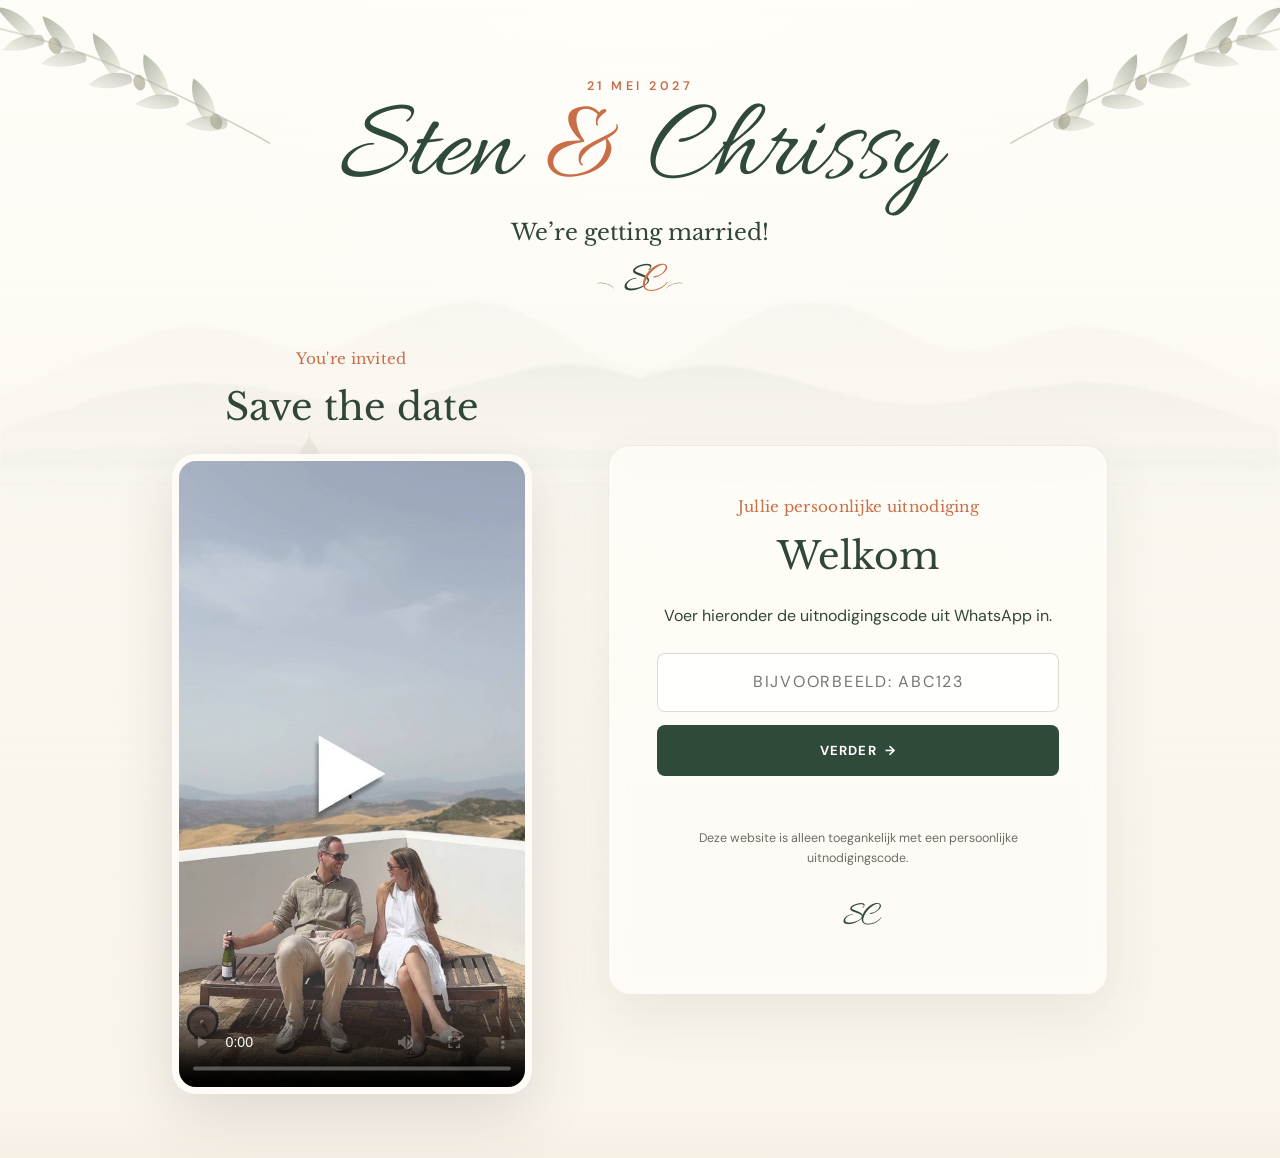
==== commit 6e6f8032: "Update index.html" ====
--- a/index.html
+++ b/index.html
@@ -110,10 +110,10 @@
           <h2>Van het eerste welkom tot de laatste dans</h2>
         </div>
         <div class="timeline">
-          <article class="timelineItem dayOnly hidden"><span class="timeline-icon"><svg viewBox="0 0 24 24" aria-hidden="true"><path d="M12 21V9"/><path d="M8 13c-3 0-5-2-5-5 3 0 5 2 5 5Zm8 0c3 0 5-2 5-5-3 0-5 2-5 5Z"/><circle cx="12" cy="6" r="3"/></svg></span><time>13:30</time><div><strong>Ontvangst</strong><small>Rustig binnenkomen</small></div></article>
-          <article class="timelineItem dayOnly hidden"><span class="timeline-icon"><svg viewBox="0 0 24 24" aria-hidden="true"><path d="M7 12.5 12 17l5-4.5"/><path d="M5.5 10A3.5 3.5 0 0 1 12 8a3.5 3.5 0 0 1 6.5 2c0 4-6.5 8-6.5 8S5.5 14 5.5 10Z"/></svg></span><time>14:00</time><div><strong>Ceremonie</strong><small>Het officiële gedeelte</small></div></article>
-          <article class="timelineItem dayOnly hidden"><span class="timeline-icon"><svg viewBox="0 0 24 24" aria-hidden="true"><path d="M5 12h14v7H5z"/><path d="M4 12h16M8 9c0-2 1.5-3 4-3s4 1 4 3M12 6V3"/><path d="M7 15h10"/></svg></span><time>14:45</time><div><strong>Toast</strong><small>Een mooi moment om het glas te heffen</small></div></article>
-          <article class="timelineItem dayOnly hidden"><span class="timeline-icon"><svg viewBox="0 0 24 24" aria-hidden="true"><path d="M6 4h12l-2 14H8L6 4Z"/><path d="M8 8h8M10 2v3M14 2v3"/></svg></span><time>15:15</time><div><strong>Borrel</strong><small>Drankjes, muziek en tijd om bij te praten</small></div></article>
+          <article class="timelineItem dayOnly hidden"><span class="timeline-icon"><svg viewBox="0 0 24 24" aria-hidden="true"><path d="M12 21V9"/><path d="M8 13c-3 0-5-2-5-5 3 0 5 2 5 5Zm8 0c3 0 5-2 5-5-3 0-5 2-5 5Z"/><circle cx="12" cy="6" r="3"/></svg></span><time>14:15</time><div><strong>Ontvangst</strong><small>Rustig binnenkomen</small></div></article>
+          <article class="timelineItem dayOnly hidden"><span class="timeline-icon"><svg viewBox="0 0 24 24" aria-hidden="true"><path d="M7 12.5 12 17l5-4.5"/><path d="M5.5 10A3.5 3.5 0 0 1 12 8a3.5 3.5 0 0 1 6.5 2c0 4-6.5 8-6.5 8S5.5 14 5.5 10Z"/></svg></span><time>14:45</time><div><strong>Ceremonie</strong><small>Het officiële gedeelte</small></div></article>
+          <article class="timelineItem dayOnly hidden"><span class="timeline-icon"><svg viewBox="0 0 24 24" aria-hidden="true"><path d="M5 12h14v7H5z"/><path d="M4 12h16M8 9c0-2 1.5-3 4-3s4 1 4 3M12 6V3"/><path d="M7 15h10"/></svg></span><time>15:30</time><div><strong>Toast</strong><small>Een mooi moment om het glas te heffen</small></div></article>
+          <article class="timelineItem dayOnly hidden"><span class="timeline-icon"><svg viewBox="0 0 24 24" aria-hidden="true"><path d="M6 4h12l-2 14H8L6 4Z"/><path d="M8 8h8M10 2v3M14 2v3"/></svg></span><time>16:00</time><div><strong>Borrel</strong><small>Drankjes, muziek en tijd om bij te praten</small></div></article>
           <article class="timelineItem dayOnly hidden"><span class="timeline-icon"><svg viewBox="0 0 24 24" aria-hidden="true"><circle cx="12" cy="12" r="7"/><path d="M5 4v16M3 4v6h4V4M19 4v16M17 4v7h4V4"/></svg></span><time>17:30</time><div><strong>Diner</strong><small>Samen aan tafel</small></div></article>
           <article class="timelineItem timelineItem--party"><span class="timeline-icon"><svg viewBox="0 0 24 24" aria-hidden="true"><path d="M9 18V6l10-2v12"/><circle cx="6" cy="18" r="3"/><circle cx="16" cy="16" r="3"/></svg></span><time>20:30</time><div><strong>Feest</strong><small>Muziek aan en de dansvloer open</small></div></article>
           <article id="afterpartyRow" class="timelineItem dayOnly hidden"><span class="timeline-icon"><svg viewBox="0 0 24 24" aria-hidden="true"><path d="M20 15.5A8 8 0 1 1 8.5 4 6.5 6.5 0 0 0 20 15.5Z"/></svg></span><time>00:30</time><div><strong>Naborrel</strong><small>Voor wie nog niet klaar is met de avond</small></div></article>
--- a/styles.css
+++ b/styles.css
@@ -6,7 +6,7 @@
 .content-section{padding:5.5rem 0}.section-heading{text-align:center;max-width:700px;margin:0 auto 3rem}.section-heading h2{font-size:clamp(1.8rem,3vw,2.65rem);margin:.3rem 0}.planning-section{position:relative}.timeline{display:flex;justify-content:center;align-items:flex-start;gap:0}.timelineItem{flex:1;max-width:165px;text-align:center;position:relative;padding:0 .65rem}.timelineItem:after{content:"";position:absolute;top:38px;left:60%;width:80%;height:1px;background:var(--olive)}.timelineItem:last-child:after{display:none}.timeline-icon{width:52px;height:52px;margin:0 auto .65rem;border-radius:50%;display:grid;place-items:center;background:var(--cream);color:var(--olive);font-size:1.8rem;position:relative;z-index:2}.timelineItem time{display:block;color:var(--terracotta);font-weight:700;font-family:var(--serif);font-size:.85rem}.timelineItem strong,.timelineItem small{display:block}.timelineItem strong{font-family:var(--serif);font-size:.9rem;margin:.2rem 0}.timelineItem small{font-size:.7rem;color:#717166;line-height:1.4}.note{text-align:center;color:#777569;font-size:.82rem;margin-top:2rem}.location-section{padding:5.5rem 0;display:grid;grid-template-columns:1.05fr .95fr;gap:clamp(2rem,7vw,6rem);align-items:center}.location-photo{transform:rotate(2deg)}.location-copy h2{font-size:clamp(2rem,4vw,3.2rem);margin:.2rem 0 1rem}.location-copy p{max-width:600px}.button-row{display:flex;gap:.8rem;flex-wrap:wrap;margin-top:1.5rem}.button--outline{background:transparent;color:var(--olive-dark);border:1px solid var(--olive-dark)}.button--outline:hover{color:#fff}.menu-section{max-width:none;width:100%;background:#f5eee2;padding-inline:max(1.2rem,calc((100% - 1160px)/2));}.menu-grid{display:grid;grid-template-columns:repeat(4,1fr);gap:1.2rem;max-width:1160px;margin:auto}.menu-card{background:rgba(255,253,248,.86);padding:2rem 1.3rem;text-align:center;border:1px solid rgba(70,60,43,.09);border-radius:10px}.menu-card>span{display:inline-grid;place-items:center;width:42px;height:42px;border-radius:50%;background:#eee5d5;color:var(--terracotta);font-family:var(--serif)}.menu-card h3{font-family:var(--serif);font-weight:400}.menu-card p{font-size:.85rem;color:#706f65}.info-grid{display:grid;grid-template-columns:repeat(5,1fr);gap:1rem}.info-grid article{text-align:center;padding:1.8rem 1rem;background:var(--paper);border:1px solid rgba(70,60,43,.09);border-radius:10px;box-shadow:0 8px 24px rgba(70,60,43,.05)}.info-icon{width:34px;height:34px;fill:none;stroke:var(--olive-dark);stroke-width:1.6;stroke-linecap:round;stroke-linejoin:round;margin:0 auto .45rem;display:block}.info-grid h3{font-family:var(--serif);color:var(--terracotta);font-size:.95rem;text-transform:uppercase;letter-spacing:.05em}.info-grid p{font-size:.78rem;line-height:1.6}.location-address{font-weight:600;color:var(--olive-dark);margin-top:-.35rem}.contacts-section{padding:5.5rem 0;display:grid;grid-template-columns:1fr auto 1fr;gap:3rem}.contacts-column{text-align:center}.contacts-column h2{font-size:1.65rem;margin:.2rem 0}.contacts-column>p:not(.script-label){font-family:var(--serif);font-size:.88rem;max-width:480px;margin:0 auto 1.5rem}.contacts-divider{align-self:center;color:var(--terracotta);font-size:2rem}.contact-list{display:grid;gap:.8rem}.contact-card{display:grid;grid-template-columns:auto 1fr auto;align-items:center;gap:1rem;text-align:left;text-decoration:none;color:var(--ink);background:var(--paper);border:1px solid rgba(70,60,43,.1);border-radius:10px;padding:.85rem 1rem;transition:.2s}.contact-card:hover{transform:translateY(-2px);box-shadow:0 8px 20px rgba(70,60,43,.08)}.avatar{width:46px;height:46px;border-radius:50%;display:grid;place-items:center;background:#eee4d8;color:var(--terracotta);font-family:var(--serif);font-size:1.2rem}.contact-card strong,.contact-card small{display:block}.contact-card small{color:#75736c}.contact-card b{color:var(--olive);font-size:.72rem;text-transform:uppercase}.rsvp-section{padding:5rem 1.2rem;background:linear-gradient(135deg,#f1e6d7,#f8f1e6);position:relative}.rsvp-inner{max-width:680px;margin:auto;text-align:center}.rsvp-inner h2{font-size:clamp(1.4rem,2.5vw,2rem)}.rsvp-form{display:grid;gap:.7rem;text-align:left;background:rgba(255,253,248,.82);padding:clamp(1.3rem,4vw,2.5rem);border-radius:12px;border:1px solid rgba(70,60,43,.09);margin-top:2rem}.rsvp-form label{font-size:.78rem;font-weight:700;text-transform:uppercase;letter-spacing:.05em}.rsvp-form small{color:#77756d}.rsvp-form .button{margin-top:.7rem}.closing-section{padding:5rem 0;display:grid;grid-template-columns:.8fr 1.2fr;align-items:center;gap:4rem}.closing-copy{text-align:center;font-family:var(--serif)}.closing-copy p{font-size:1.15rem}.closing-copy span{display:block;font-family:var(--script);font-size:3rem;color:var(--terracotta)}.closing-copy strong{font-family:var(--script);font-size:2.8rem;font-weight:400;color:var(--olive)}.plate-photo{margin:0;max-width:560px}.plate-photo img{width:100%;border-radius:14px;box-shadow:var(--shadow);transform:rotate(-2deg)}footer{padding:2rem;display:flex;justify-content:center;gap:1rem;color:#7b776c;border-top:1px solid var(--line)}footer span{font-family:var(--script);font-size:1.6rem;color:var(--olive)}footer small{align-self:center}
 @media(max-width:900px){.intro-grid{grid-template-columns:1fr;max-width:680px}.site-header{height:66px}.menu-toggle{display:block}.site-nav{position:absolute;top:66px;left:0;right:0;display:none;flex-direction:column;align-items:stretch;background:var(--paper);padding:1rem 1.25rem 1.5rem;border-bottom:1px solid var(--line);box-shadow:0 12px 24px rgba(0,0,0,.08)}.site-nav.open{display:flex}.site-nav a{padding:.7rem}.site-nav .nav-rsvp{text-align:center}.logged-hero{grid-template-columns:1fr 1fr}.logged-hero__image{grid-column:1/-1;max-width:620px;margin:auto}.quick-facts{grid-template-columns:1fr 1fr}.quick-facts>div:nth-child(2){border-right:0}.quick-facts>div:nth-child(-n+2){border-bottom:1px solid var(--line)}.timeline{display:grid;grid-template-columns:repeat(3,1fr);gap:2rem}.timelineItem{max-width:none}.timelineItem:after{display:none}.menu-grid{grid-template-columns:1fr 1fr}.info-grid{grid-template-columns:repeat(2,1fr)}.contacts-section{grid-template-columns:1fr}.contacts-divider{transform:rotate(90deg)}.closing-section{grid-template-columns:1fr;gap:2rem}.plate-photo{margin:auto}.location-section{grid-template-columns:1fr}}
 @media(max-width:820px){.intro-grid{grid-template-columns:1fr;max-width:560px}.video-frame{width:min(82vw,360px)}.gate-card{max-width:520px;width:100%;margin-inline:auto}}
-@media(max-width:600px){.intro-hero{padding:2.2rem 1rem 3rem}.intro-copy h1{font-size:4.3rem}.intro-grid{margin-top:1.4rem;gap:1.4rem}.gate-card{padding:1.3rem}.botanical{width:150px;height:260px;opacity:.22}.video-frame{width:min(88vw,340px);border-width:4px;border-radius:18px}.wordmark{font-size:1.9rem}.section-wrap,.content-section{width:min(100% - 1.4rem,1160px)}.logged-hero{grid-template-columns:1fr;padding-top:2.5rem;gap:1.2rem}.welcome-card,.invite-card{padding:1.5rem}.quick-facts{grid-template-columns:1fr;margin-bottom:2.8rem}.quick-facts>div{border-right:0!important;border-bottom:1px solid var(--line)!important}.quick-facts>div:last-child{border-bottom:0!important}.content-section,.location-section,.contacts-section{padding-top:3.6rem;padding-bottom:3.6rem}.timeline{grid-template-columns:1fr;gap:.2rem}.timelineItem{display:grid;grid-template-columns:52px 58px 1fr;text-align:left;align-items:center;padding:.7rem 0;border-bottom:1px solid rgba(70,60,43,.09)}.timeline-icon{margin:0}.timelineItem strong{margin:0}.timelineItem small{font-size:.76rem}.menu-grid,.info-grid{grid-template-columns:1fr}.menu-section{width:100%;padding-inline:.7rem}.contacts-section{gap:1.6rem}.contact-card{grid-template-columns:auto 1fr}.contact-card b{grid-column:2}.rsvp-section{padding-inline:.7rem}.rsvp-form{padding:1.2rem}.button-row{display:grid}.button-row>*{width:100%}.closing-section{padding-top:3.5rem}.plate-photo img{transform:none}footer{flex-direction:column;align-items:center;gap:0}.script-label{font-size:2.65rem}}
+@media(max-width:600px){.intro-hero{padding:2.2rem 1rem 3rem}.intro-copy h1{font-size:4.3rem}.intro-grid{margin-top:1.4rem;gap:1.4rem}.gate-card{padding:1.3rem}.botanical{width:150px;height:260px;opacity:.22}.video-frame{width:min(88vw,340px);border-width:4px;border-radius:18px}.wordmark{font-size:1.9rem}.section-wrap,.content-section{width:min(100% - 1.4rem,1160px)}.logged-hero{grid-template-columns:1fr;padding-top:2.5rem;gap:1.2rem}.welcome-card,.invite-card{padding:1.5rem}.quick-facts{grid-template-columns:1fr;margin-bottom:2.8rem}.quick-facts>div{border-right:0!important;border-bottom:1px solid var(--line)!important}.quick-facts>div:last-child{border-bottom:0!important}.content-section,.location-section,.contacts-section{padding-top:3.6rem;padding-bottom:3.6rem}.timeline{grid-template-columns:1fr;gap:.2rem}.timelineItem{display:grid;grid-template-columns:60px 74px 1fr;text-align:left;align-items:center;padding:.7rem 0;border-bottom:1px solid rgba(70,60,43,.09)}.timeline-icon{margin:0}.timelineItem time{text-align:right;padding-right:10px;font-size:1rem}.timelineItem strong{margin:0}.timelineItem small{font-size:.76rem}.menu-grid,.info-grid{grid-template-columns:1fr}.menu-section{width:100%;padding-inline:.7rem}.contacts-section{gap:1.6rem}.contact-card{grid-template-columns:auto 1fr}.contact-card b{grid-column:2}.rsvp-section{padding-inline:.7rem}.rsvp-form{padding:1.2rem}.button-row{display:grid}.button-row>*{width:100%}.closing-section{padding-top:3.5rem}.plate-photo img{transform:none}footer{flex-direction:column;align-items:center;gap:0}.script-label{font-size:2.65rem}}
 @media(prefers-reduced-motion:reduce){html{scroll-behavior:auto}*,*:before,*:after{transition:none!important}}
 
 /* Consistente lijniconen in de planning */
@@ -57,7 +57,7 @@
 .rsvp-section{background:linear-gradient(180deg,#f3e8d9,#eee1d0);padding:clamp(5rem,9vw,8rem) 1.2rem}.rsvp-inner{max-width:760px;background:rgba(255,253,248,.84);border:1px solid rgba(88,74,54,.08);border-radius:24px;padding:clamp(2rem,5vw,4rem);box-shadow:var(--shadow)}
 .closing-section{max-width:1060px}.plate-photo{background:transparent}.closing-copy strong{font-family:var(--script);font-size:3rem;font-weight:400;color:var(--olive-dark)}
 footer{background:#f4ecdf;border-top:1px solid rgba(88,74,54,.08)}footer span{font-family:var(--script);font-size:2.5rem;color:var(--olive-dark)}
-@media(max-width:900px){.logged-hero{grid-template-columns:1fr;max-width:680px}.logged-hero__image{grid-row:auto}.logged-hero__image img{min-height:380px}.welcome-card{text-align:center}.welcome-card:after{margin-inline:auto}.quick-facts{grid-template-columns:repeat(2,1fr)}.timeline{display:grid;grid-template-columns:1fr 1fr;gap:1.2rem}.timelineItem{max-width:none;text-align:left;display:grid;grid-template-columns:54px 64px 1fr;align-items:center;padding:0}.timelineItem:after{display:none}.timeline-icon{margin:0}.location-section{grid-template-columns:1fr}.menu-grid{grid-template-columns:repeat(2,1fr)}.info-grid{grid-template-columns:repeat(2,1fr)}}
+@media(max-width:900px){.logged-hero{grid-template-columns:1fr;max-width:680px}.logged-hero__image{grid-row:auto}.logged-hero__image img{min-height:380px}.welcome-card{text-align:center}.welcome-card:after{margin-inline:auto}.quick-facts{grid-template-columns:repeat(2,1fr)}.timeline{display:grid;grid-template-columns:1fr 1fr;gap:1.2rem}.timelineItem{max-width:none;text-align:left;display:grid;grid-template-columns:54px 64px 1fr;align-items:center;padding:0}.timelineItem:after{display:none}.timeline-icon{margin:0}.timelineItem time{text-align:right;padding-right:10px;font-size:1rem}.location-section{grid-template-columns:1fr}.menu-grid{grid-template-columns:repeat(2,1fr)}.info-grid{grid-template-columns:repeat(2,1fr)}}
 @media(max-width:680px){.site-header{height:68px}.wordmark{font-size:2rem}.logged-hero{padding-top:2.25rem;width:min(100% - 1.2rem,560px)}.logged-hero:before,.logged-hero:after{display:none}.logged-hero__image img{min-height:0;aspect-ratio:4/5}.welcome-card,.invite-card{padding:1.7rem}.welcome-card h2{font-size:2.25rem}.quick-facts{grid-template-columns:1fr;width:calc(100% - 1.2rem)}.quick-facts>div{border-right:0;border-bottom:1px solid var(--line)}.timeline{grid-template-columns:1fr}.planning-section{width:calc(100% - 1rem);border-radius:18px}.timelineItem{grid-template-columns:50px 58px 1fr}.menu-grid,.info-grid{grid-template-columns:1fr}.contacts-section{width:calc(100% - 1rem);border-radius:18px}.section-wrap,.content-section{width:min(100% - 1.2rem,1160px)}.location-copy{text-align:center}.button-row{justify-content:center}}
 
 /* ===== v6: one continuous visual experience before and after login ===== */
@@ -657,3 +657,31 @@
     top: -4px;
   }
 }
+
+/* Mobile timeline spacing */
+@media (max-width: 680px) {
+  .timelineItem {
+    grid-template-columns: 52px 94px minmax(0, 1fr);
+    column-gap: 18px;
+  }
+
+  .timelineItem time {
+    width: 94px;
+    padding-right: 0;
+    text-align: right;
+    white-space: nowrap;
+    font-variant-numeric: tabular-nums;
+    font-feature-settings: "tnum" 1;
+  }
+}
+
+@media (max-width: 390px) {
+  .timelineItem {
+    grid-template-columns: 50px 90px minmax(0, 1fr);
+    column-gap: 16px;
+  }
+
+  .timelineItem time {
+    width: 90px;
+  }
+}
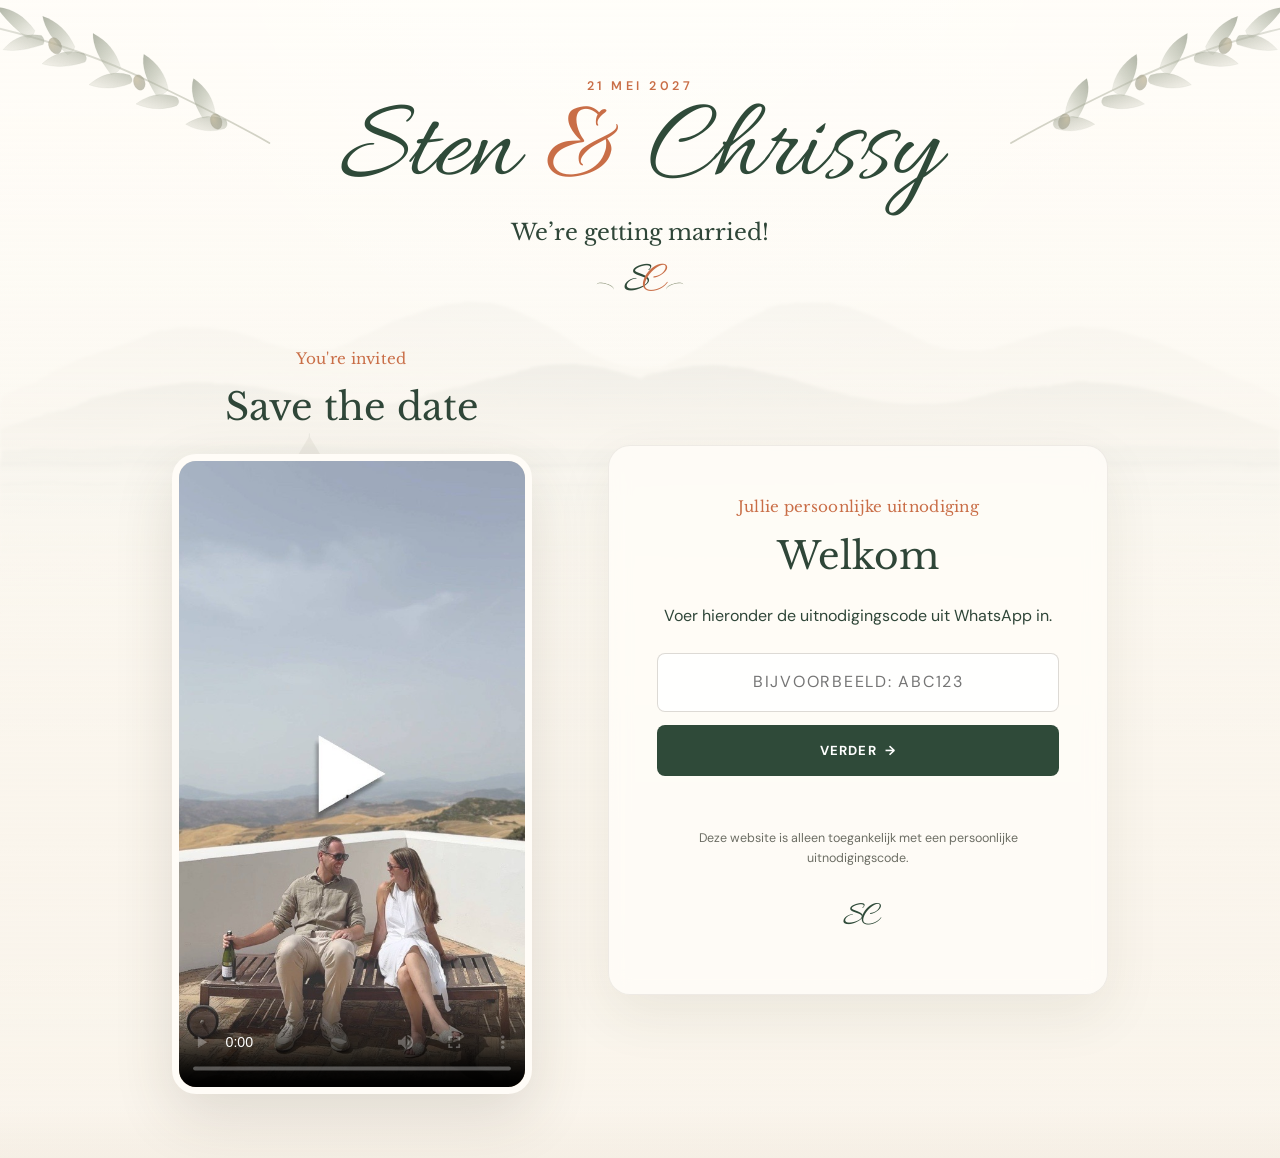
==== commit 9b8b00cf: "Update index.html" ====
--- a/index.html
+++ b/index.html
@@ -110,7 +110,7 @@
           <h2>Van het eerste welkom tot de laatste dans</h2>
         </div>
         <div class="timeline">
-          <article class="timelineItem dayOnly hidden"><span class="timeline-icon"><svg viewBox="0 0 24 24" aria-hidden="true"><path d="M12 21V9"/><path d="M8 13c-3 0-5-2-5-5 3 0 5 2 5 5Zm8 0c3 0 5-2 5-5-3 0-5 2-5 5Z"/><circle cx="12" cy="6" r="3"/></svg></span><time>14:15</time><div><strong>Ontvangst</strong><small>Rustig binnenkomen</small></div></article>
+          <article class="timelineItem dayOnly hidden"><span class="timeline-icon"><svg viewBox="0 0 24 24" aria-hidden="true"><path d="M12 21V9"/><path d="M8 13c-3 0-5-2-5-5 3 0 5 2 5 5Zm8 0c3 0 5-2 5-5-3 0-5 2-5 5Z"/><circle cx="12" cy="6" r="3"/></svg></span><time>14:15</time><div><strong>Ontvangst</strong><small>Na inchecken, rustig binnenkomen</small></div></article>
           <article class="timelineItem dayOnly hidden"><span class="timeline-icon"><svg viewBox="0 0 24 24" aria-hidden="true"><path d="M7 12.5 12 17l5-4.5"/><path d="M5.5 10A3.5 3.5 0 0 1 12 8a3.5 3.5 0 0 1 6.5 2c0 4-6.5 8-6.5 8S5.5 14 5.5 10Z"/></svg></span><time>14:45</time><div><strong>Ceremonie</strong><small>Het officiële gedeelte</small></div></article>
           <article class="timelineItem dayOnly hidden"><span class="timeline-icon"><svg viewBox="0 0 24 24" aria-hidden="true"><path d="M5 12h14v7H5z"/><path d="M4 12h16M8 9c0-2 1.5-3 4-3s4 1 4 3M12 6V3"/><path d="M7 15h10"/></svg></span><time>15:30</time><div><strong>Toast</strong><small>Een mooi moment om het glas te heffen</small></div></article>
           <article class="timelineItem dayOnly hidden"><span class="timeline-icon"><svg viewBox="0 0 24 24" aria-hidden="true"><path d="M6 4h12l-2 14H8L6 4Z"/><path d="M8 8h8M10 2v3M14 2v3"/></svg></span><time>16:00</time><div><strong>Borrel</strong><small>Drankjes, muziek en tijd om bij te praten</small></div></article>
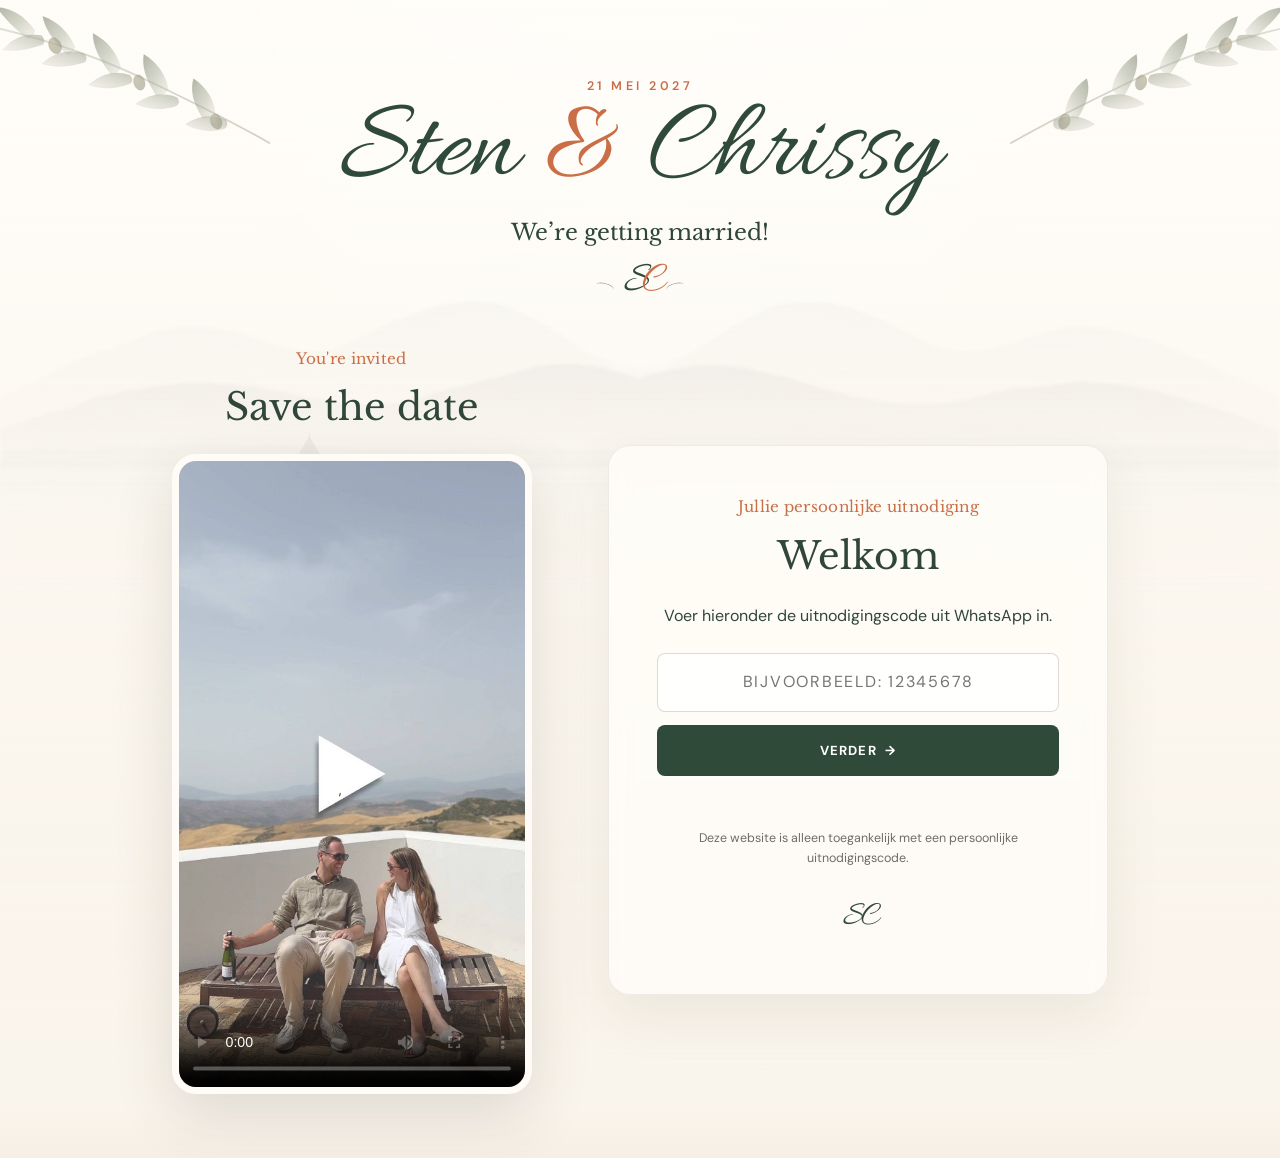
==== commit f771ae80: "Update index.html" ====
--- a/index.html
+++ b/index.html
@@ -47,7 +47,7 @@
           <p>Voer hieronder de uitnodigingscode uit WhatsApp in.</p>
           <form id="codeForm" class="code-form" autocomplete="off">
             <label class="sr-only" for="codeInput">Uitnodigingscode</label>
-            <input id="codeInput" placeholder="Bijvoorbeeld: ABC123" inputmode="text" autocapitalize="characters">
+            <input id="codeInput" placeholder="Bijvoorbeeld: 12345678" inputmode="text" autocapitalize="characters">
             <button type="submit">Verder <span aria-hidden="true">→</span></button>
             <p id="gateMsg" class="form-message" aria-live="polite"></p>
           </form>
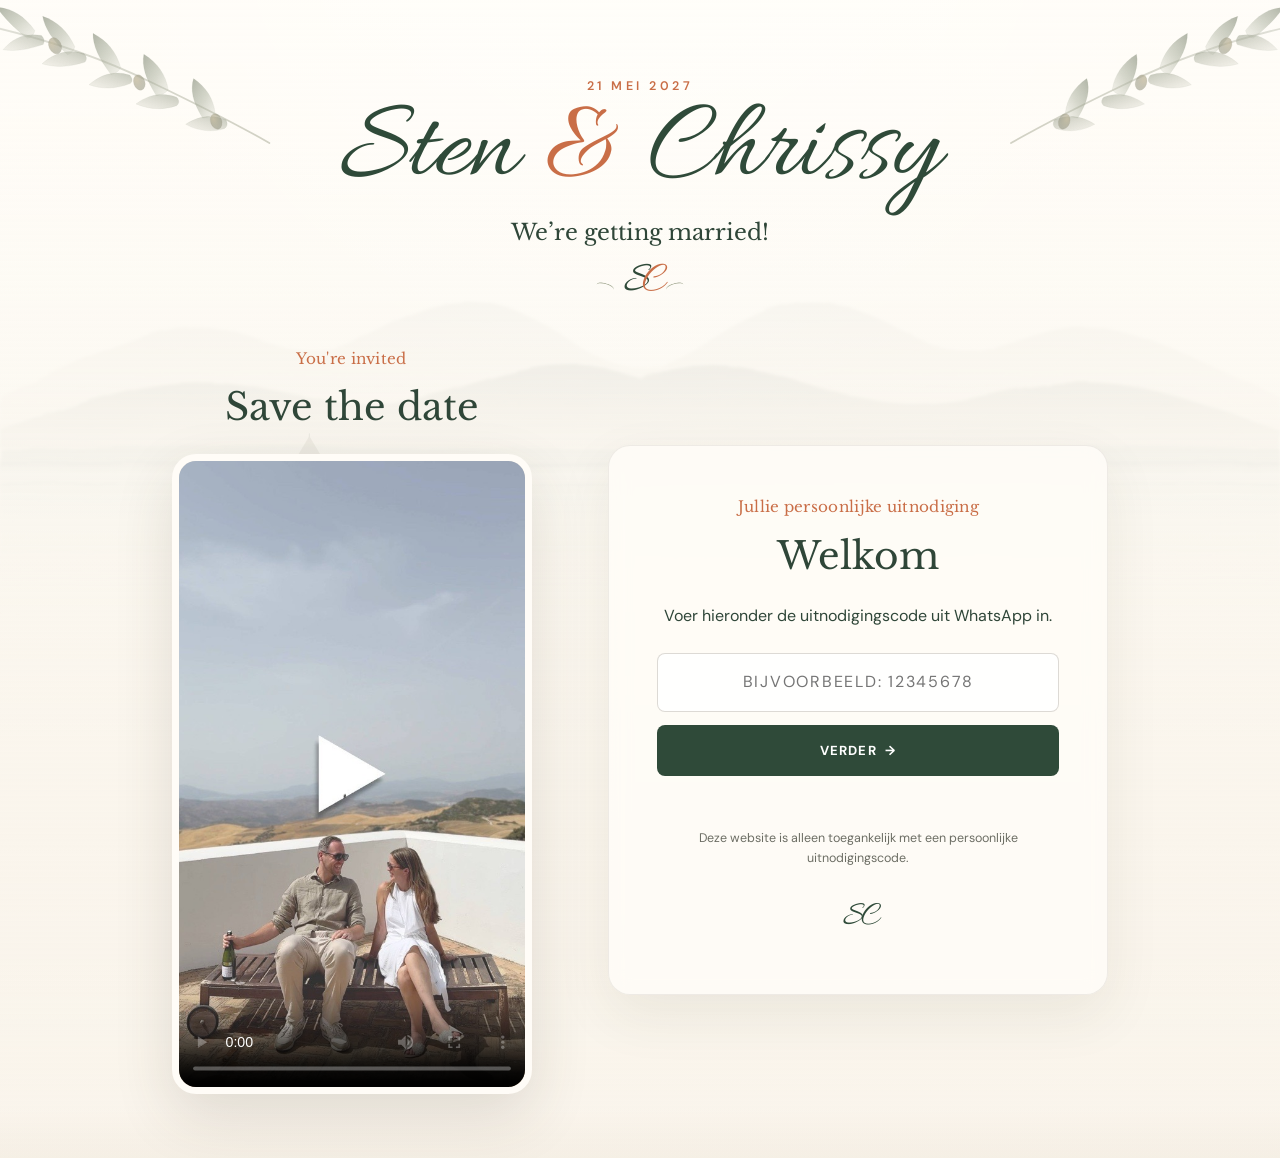
==== commit c455bcdc: "Update index.html" ====
--- a/index.html
+++ b/index.html
@@ -175,7 +175,7 @@
             <p>We zouden het leuk vinden als jullie met de rest van de daggasten blijven overnachten. Zo kunnen we met iedereen nagenieten bij de naborrel in de hotelbar en de dag erna bij het ontbijt alle mooie verhalen delen.</p>
             <p>Vanwege de aankoop van ons huis en de grote verbouwing kunnen we de overnachting helaas niet volledig bekostigen. Daarom vragen we een eigen bijdrage van €50 per persoon, dan komen we al een heel eind!</p>
             <p>Nadat de aanmeldingen compleet zijn, nemen we contact op over de kamerindeling en de betaling. We gaan uit van een eigen kamer per stel. We proberen de overige kamers ook zo goed mogelijk in te delen op basis van de aanmeldingen.</p>
-            <div class="overnight-times"><strong>Ontbijt</strong><span>09:00–10:15</span><strong>Uitchecken</strong><span>10:30</span></div>
+            <div class="overnight-times"><strong>Inchecken</strong><span>21 Mei, tussen 13:30 en 14:00</span><strong>Ontbijt</strong><span>22 Mei, tussen 09:00 en 10:15</span><strong>Uitchecken</strong><span>22 Mei, uiterlijk 10:30</span></div>
           </article>
         </div>
       </section>
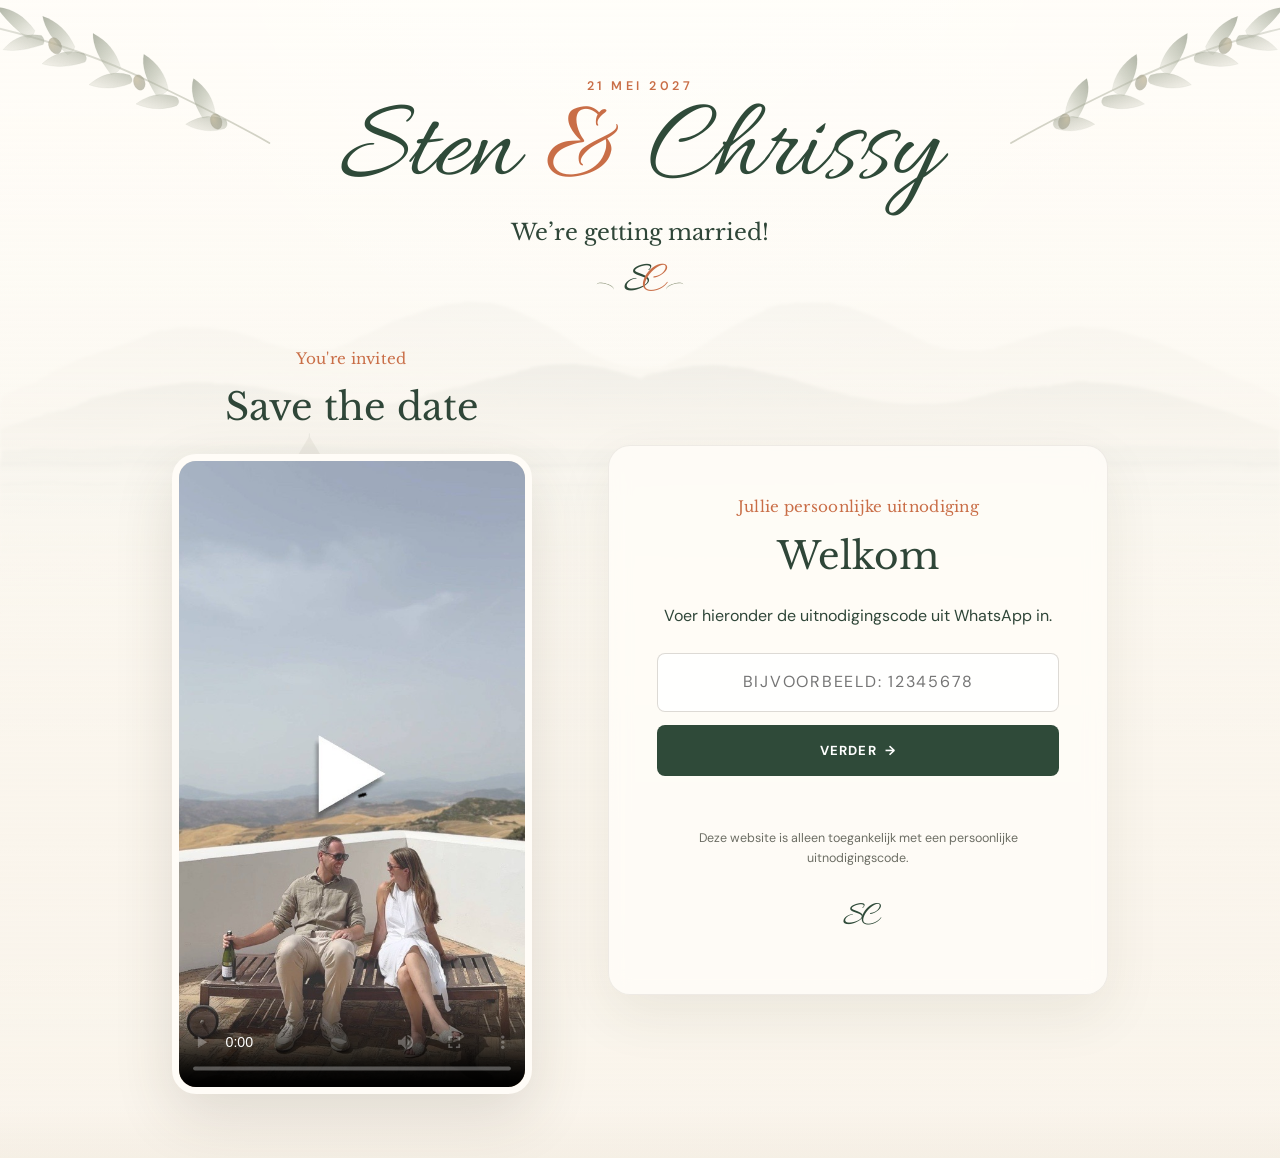
==== commit fdfcdd36: "Update index.html" ====
--- a/index.html
+++ b/index.html
@@ -175,7 +175,7 @@
             <p>We zouden het leuk vinden als jullie met de rest van de daggasten blijven overnachten. Zo kunnen we met iedereen nagenieten bij de naborrel in de hotelbar en de dag erna bij het ontbijt alle mooie verhalen delen.</p>
             <p>Vanwege de aankoop van ons huis en de grote verbouwing kunnen we de overnachting helaas niet volledig bekostigen. Daarom vragen we een eigen bijdrage van €50 per persoon, dan komen we al een heel eind!</p>
             <p>Nadat de aanmeldingen compleet zijn, nemen we contact op over de kamerindeling en de betaling. We gaan uit van een eigen kamer per stel. We proberen de overige kamers ook zo goed mogelijk in te delen op basis van de aanmeldingen.</p>
-            <div class="overnight-times"><strong>Inchecken</strong><span>21 Mei, tussen 13:30 en 14:00</span><strong>Ontbijt</strong><span>22 Mei, tussen 09:00 en 10:15</span><strong>Uitchecken</strong><span>22 Mei, uiterlijk 10:30</span></div>
+            <div class="overnight-times"><strong>Inchecken</strong><span>21 Mei tussen 13:30 en 14:00</span><strong>Ontbijt</strong><span>22 Mei tussen 09:00 en 10:15</span><strong>Uitchecken</strong><span>22 Mei uiterlijk 10:30</span></div>
           </article>
         </div>
       </section>
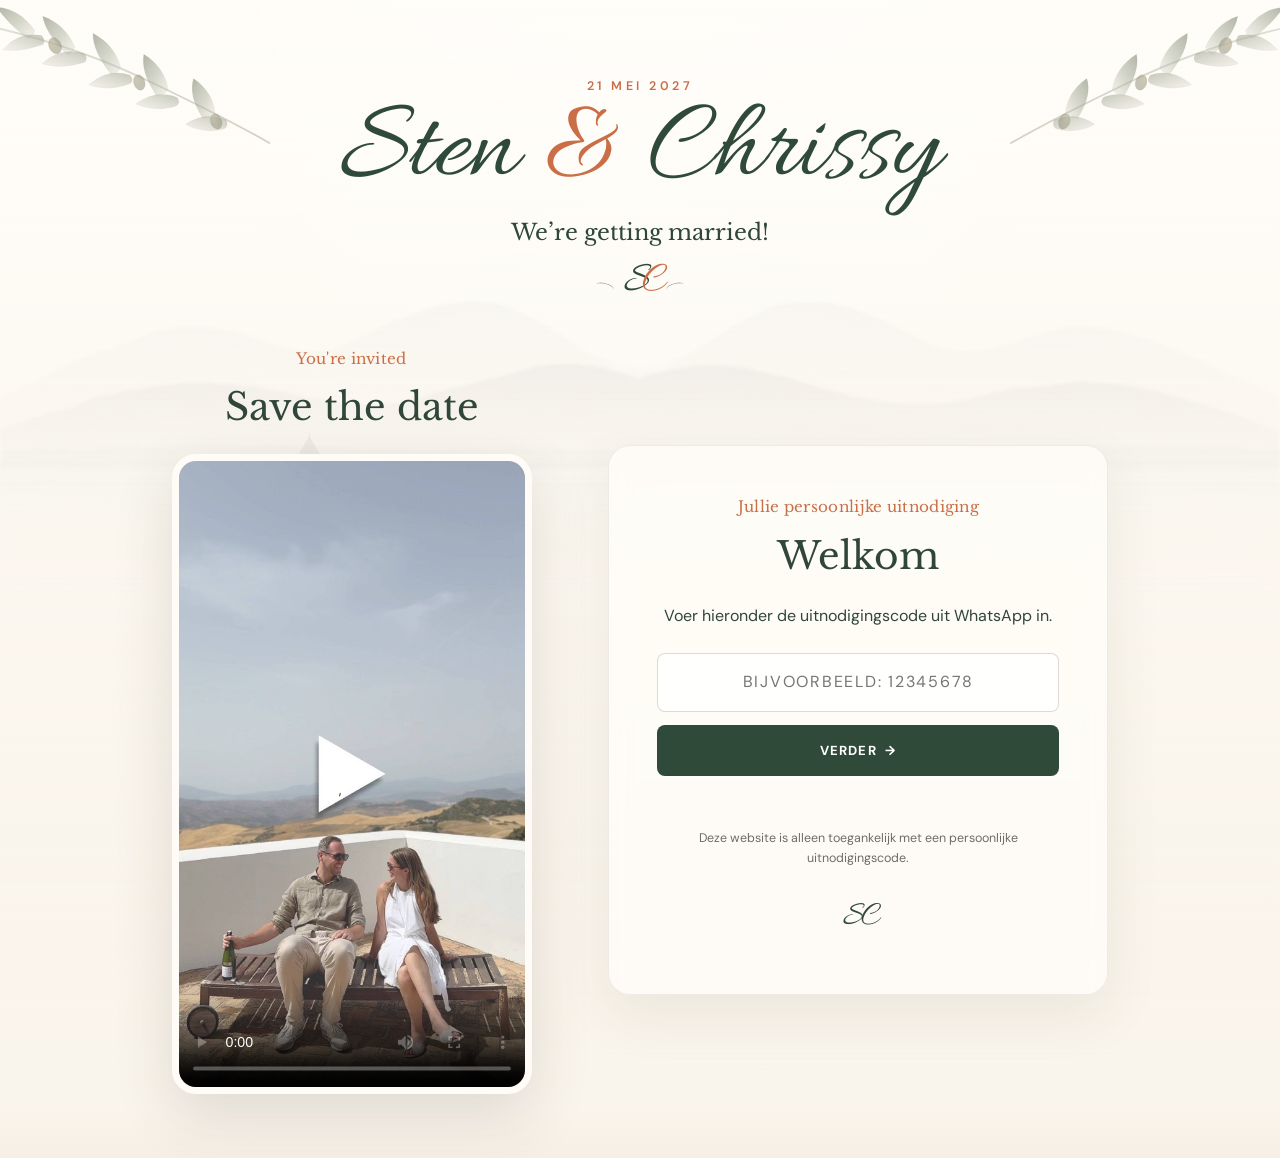
==== commit 8eab6360: "Update index.html" ====
--- a/index.html
+++ b/index.html
@@ -180,26 +180,28 @@
         </div>
       </section>
 
-      <section id="contacts" class="contacts-section section-wrap">
-        <div class="contacts-column">
-          <p class="script-label">Ceremoniemeesters</p>
-          <h2>Vragen of een verrassing?</h2>
-          <p id="contactCopy">Voor praktische vragen, opmerkingen of plannen die voor ons nog een verrassing moeten blijven, kunnen jullie bij Nikki en Malou terecht.</p>
-          <div class="contact-list">
-            <a class="contact-card" href="https://wa.me/31653459272" target="_blank" rel="noopener"><span class="avatar">N</span><span><strong>Nikki Theuwis</strong><small>+31 6 53459272</small></span><b>WhatsApp</b></a>
-            <a class="contact-card" href="https://wa.me/31621623505" target="_blank" rel="noopener"><span class="avatar">M</span><span><strong>Malou de Leeuw</strong><small>+31 6 21623505</small></span><b>WhatsApp</b></a>
-          </div>
-        </div>
-        <div class="contacts-divider" aria-hidden="true"></div>
-        <div class="contacts-column">
-          <p class="script-label">Speeches</p>
-          <h2>Wil je iets vertellen?</h2>
-          <p>Neem dan vooraf contact op met Inge. Zo zorgen we voor een mooie verdeling van de speeches en voorkomen we dat hetzelfde verhaal meerdere keren voorbij komt.</p>
-          <div class="contact-list">
-            <a class="contact-card" href="https://wa.me/31610315890" target="_blank" rel="noopener"><span class="avatar">I</span><span><strong>Inge Brekelmans</strong><small>+31 6 10315890</small></span><b>WhatsApp</b></a>
-          </div>
-        </div>
-      </section>
+	<section id="contacts" class="contacts-section section-wrap">
+	  <div id="ceremonyContacts" class="contacts-column">
+		<p class="script-label">Ceremoniemeesters</p>
+		<h2>Vragen of een verrassing?</h2>
+		<p id="contactCopy">Voor praktische vragen, opmerkingen of plannen die voor ons nog een verrassing moeten blijven, kunnen jullie bij Nikki en Malou terecht.</p>
+		<div class="contact-list">
+		  <a class="contact-card" href="https://wa.me/31653459272" target="_blank" rel="noopener"><span class="avatar">N</span><span><strong>Nikki Theuwis</strong><small>+31 6 53459272</small></span><b>WhatsApp</b></a>
+		  <a class="contact-card" href="https://wa.me/31621623505" target="_blank" rel="noopener"><span class="avatar">M</span><span><strong>Malou de Leeuw</strong><small>+31 6 21623505</small></span><b>WhatsApp</b></a>
+		</div>
+	  </div>
+	
+	  <div id="contactsDivider" class="contacts-divider" aria-hidden="true"></div>
+	
+	  <div id="speechContacts" class="contacts-column dayOnly hidden">
+		<p class="script-label">Speeches</p>
+		<h2>Wil je iets vertellen?</h2>
+		<p>Neem dan vooraf contact op met Inge. Zo zorgen we voor een mooie verdeling van de speeches en voorkomen we dat hetzelfde verhaal meerdere keren voorbij komt.</p>
+		<div class="contact-list">
+		  <a class="contact-card" href="https://wa.me/31610315890" target="_blank" rel="noopener"><span class="avatar">I</span><span><strong>Inge Brekelmans</strong><small>+31 6 10315890</small></span><b>WhatsApp</b></a>
+		</div>
+	  </div>
+	</section>
 
       <section id="rsvp" class="rsvp-section">
         <div class="rsvp-inner">
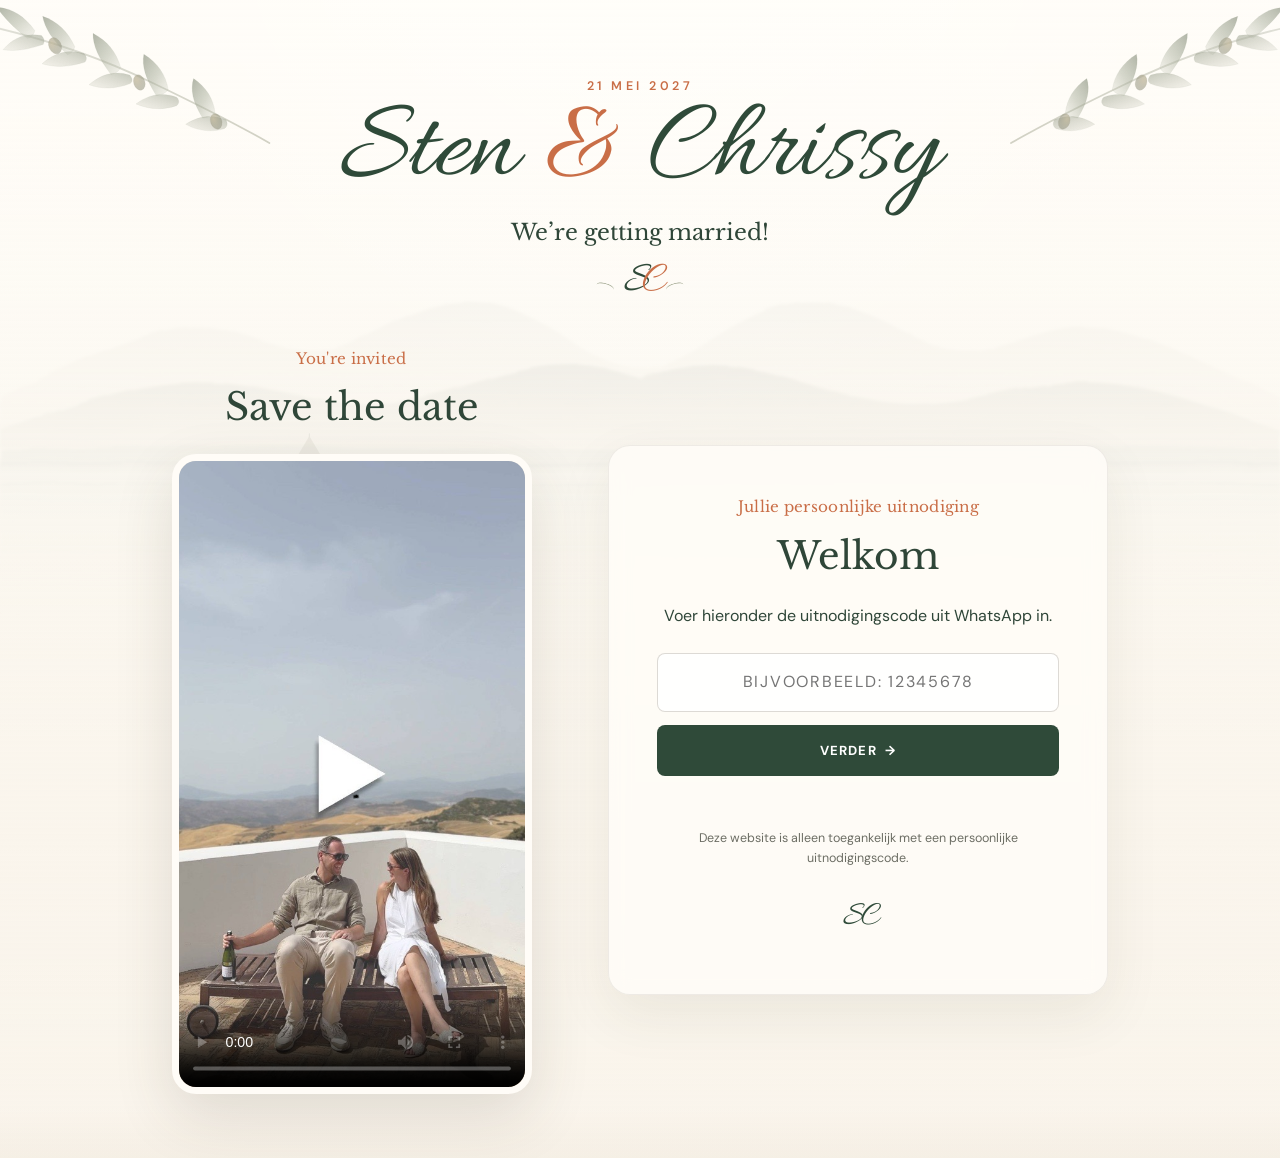
==== commit 3a28057a: "Update index.html" ====
--- a/index.html
+++ b/index.html
@@ -110,7 +110,7 @@
           <h2>Van het eerste welkom tot de laatste dans</h2>
         </div>
         <div class="timeline">
-          <article class="timelineItem dayOnly hidden"><span class="timeline-icon"><svg viewBox="0 0 24 24" aria-hidden="true"><path d="M12 21V9"/><path d="M8 13c-3 0-5-2-5-5 3 0 5 2 5 5Zm8 0c3 0 5-2 5-5-3 0-5 2-5 5Z"/><circle cx="12" cy="6" r="3"/></svg></span><time>14:15</time><div><strong>Ontvangst</strong><small>Na inchecken, rustig binnenkomen</small></div></article>
+          <article class="timelineItem dayOnly hidden"><span class="timeline-icon"><svg viewBox="0 0 24 24" aria-hidden="true"><path d="M12 21V9"/><path d="M8 13c-3 0-5-2-5-5 3 0 5 2 5 5Zm8 0c3 0 5-2 5-5-3 0-5 2-5 5Z"/><circle cx="12" cy="6" r="3"/></svg></span><time>14:15</time><div><strong>Ontvangst</strong><small>Na inchecken, rustig binnenkomen met koffie en thee</small></div></article>
           <article class="timelineItem dayOnly hidden"><span class="timeline-icon"><svg viewBox="0 0 24 24" aria-hidden="true"><path d="M7 12.5 12 17l5-4.5"/><path d="M5.5 10A3.5 3.5 0 0 1 12 8a3.5 3.5 0 0 1 6.5 2c0 4-6.5 8-6.5 8S5.5 14 5.5 10Z"/></svg></span><time>14:45</time><div><strong>Ceremonie</strong><small>Het officiële gedeelte</small></div></article>
           <article class="timelineItem dayOnly hidden"><span class="timeline-icon"><svg viewBox="0 0 24 24" aria-hidden="true"><path d="M5 12h14v7H5z"/><path d="M4 12h16M8 9c0-2 1.5-3 4-3s4 1 4 3M12 6V3"/><path d="M7 15h10"/></svg></span><time>15:30</time><div><strong>Toast</strong><small>Een mooi moment om het glas te heffen</small></div></article>
           <article class="timelineItem dayOnly hidden"><span class="timeline-icon"><svg viewBox="0 0 24 24" aria-hidden="true"><path d="M6 4h12l-2 14H8L6 4Z"/><path d="M8 8h8M10 2v3M14 2v3"/></svg></span><time>16:00</time><div><strong>Borrel</strong><small>Drankjes, muziek en tijd om bij te praten</small></div></article>
--- a/styles.css
+++ b/styles.css
@@ -685,3 +685,9 @@
     width: 90px;
   }
 }
+
+@media(max-width:900px){
+  .contacts-section{
+    grid-template-columns:1fr !important;
+  }
+}
